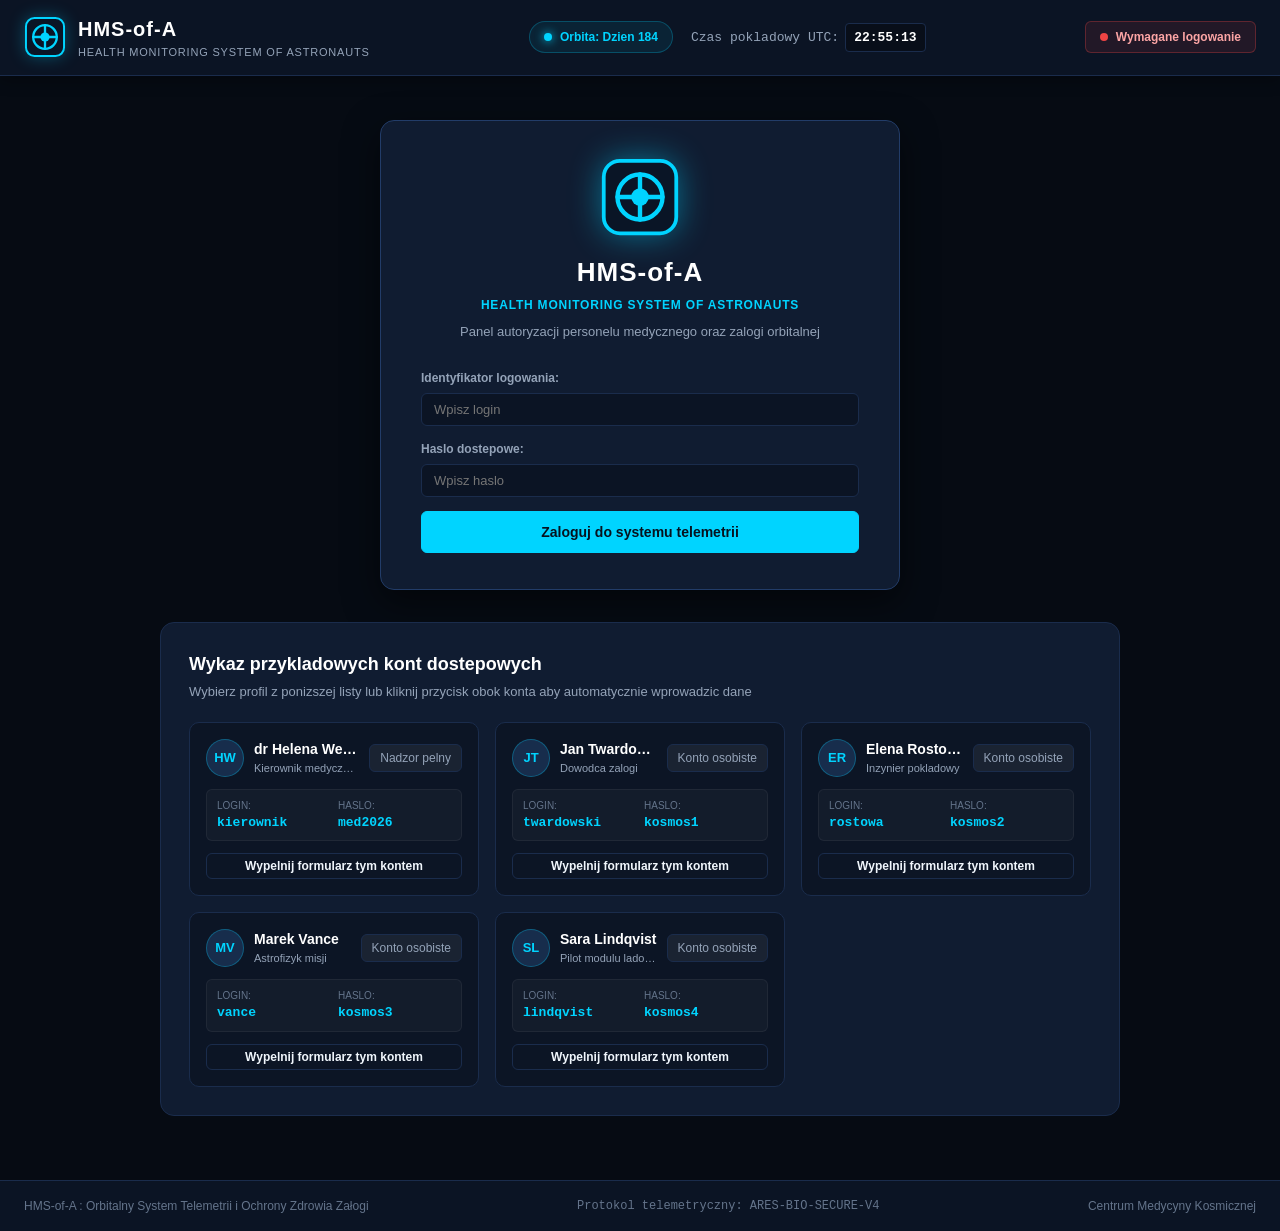
==== index.html @ d15e14f9 "Pierwsza wersja webowa" ====
<!DOCTYPE html>
<html lang="pl">
<head>
  <meta charset="UTF-8">
  <meta name="viewport" content="width=device-width, initial-scale=1.0">
  <title>HMS-of-A : System Danych Medycznych Astronautow</title>
  <link rel="icon" type="image/svg+xml" href="assets/favicon.svg">
  <link rel="alternate icon" type="image/png" href="assets/favicon.png">
  <link rel="stylesheet" href="css/style.css">
</head>
<body>

  <!-- Naglowek aplikacji i selektor konta uzytkownika -->
  <header id="app-header" class="app-header"></header>

  <!-- Glowna przestrzen robocza -->
  <main id="app-main" class="app-main"></main>

  <!-- Stopka systemowa -->
  <footer class="app-footer">
    <div class="footer-inner">
      <div>HMS-of-A : Orbitalny System Telemetrii i Ochrony Zdrowia Załogi</div>
      <div class="footer-version">Protokol telemetryczny: ARES-BIO-SECURE-V4</div>
      <div>Centrum Medycyny Kosmicznej</div>
    </div>
  </footer>

  <!-- Ladowanie modulow skryptowych -->
  <script src="js/data.js"></script>
  <script src="js/charts.js"></script>
  <script src="js/app.js"></script>
</body>
</html>
---- css/style.css ----
/* Glowny arkusz stylow dla HMS-of-A */
/* Health Monitoring System of Astronauts */
/* Zero emotek, zero nawiasow w tekstach, zero dlugich myslnikow */

:root {
  --bg-deep: #060b13;
  --bg-surface: #0b1424;
  --bg-card: #101c31;
  --bg-card-hover: #15243e;
  --border-color: #1a2c4c;
  --border-highlight: #223c68;
  
  --primary-cyan: #00d4ff;
  --primary-cyan-soft: rgba(0, 212, 255, 0.12);
  --success-green: #10b981;
  --success-green-soft: rgba(16, 185, 129, 0.12);
  --warning-amber: #f59e0b;
  --warning-amber-soft: rgba(245, 158, 11, 0.12);
  --danger-red: #ef4444;
  --danger-red-soft: rgba(239, 68, 68, 0.12);
  
  --text-primary: #f0f6fc;
  --text-secondary: #94a3b8;
  --text-muted: #64748b;
  
  --font-family: -apple-system, BlinkMacSystemFont, "Segoe UI", Roboto, "Helvetica Neue", Arial, sans-serif;
  --font-mono: "SFMono-Regular", Consolas, "Liberation Mono", Menlo, Courier, monospace;
  
  --radius-sm: 6px;
  --radius-md: 10px;
  --radius-lg: 14px;
  
  --shadow-card: 0 4px 20px rgba(0, 0, 0, 0.4);
}

* {
  box-sizing: border-box;
  margin: 0;
  padding: 0;
}

body {
  background-color: var(--bg-deep);
  color: var(--text-primary);
  font-family: var(--font-family);
  font-size: 15px;
  line-height: 1.5;
  min-height: 100vh;
  display: flex;
  flex-direction: column;
  -webkit-font-smoothing: antialiased;
}

/* NAGLOWEK */
.app-header {
  background: var(--bg-surface);
  border-bottom: 1px solid var(--border-color);
  position: sticky;
  top: 0;
  z-index: 100;
  box-shadow: 0 4px 15px rgba(0, 0, 0, 0.3);
}

.header-inner {
  max-width: 1440px;
  margin: 0 auto;
  padding: 14px 24px;
  display: flex;
  align-items: center;
  justify-content: space-between;
  gap: 20px;
}

.brand-group {
  display: flex;
  align-items: center;
  gap: 12px;
}

.logo-box {
  display: flex;
  align-items: center;
  justify-content: center;
  width: 42px;
  height: 42px;
  filter: drop-shadow(0 0 8px rgba(0, 212, 255, 0.3));
}

.brand-logo-img {
  width: 100%;
  height: 100%;
  object-fit: contain;
  display: block;
}

.brand-title {
  display: block;
  font-size: 20px;
  font-weight: 800;
  letter-spacing: 1px;
  color: #ffffff;
}

.brand-subtitle {
  display: block;
  font-size: 11px;
  color: var(--text-secondary);
  text-transform: uppercase;
  letter-spacing: 0.8px;
}

.header-center {
  display: flex;
  align-items: center;
  gap: 18px;
}

.badge-status {
  display: inline-flex;
  align-items: center;
  gap: 8px;
  padding: 6px 14px;
  background: rgba(0, 212, 255, 0.08);
  border: 1px solid rgba(0, 212, 255, 0.25);
  border-radius: 20px;
  font-size: 12px;
  font-weight: 600;
  color: var(--primary-cyan);
}

.pulse-dot {
  width: 8px;
  height: 8px;
  background: var(--primary-cyan);
  border-radius: 50%;
  box-shadow: 0 0 10px var(--primary-cyan);
  animation: pulseAnim 2s infinite ease-in-out;
}

@keyframes pulseAnim {
  0% { transform: scale(0.9); opacity: 0.7; }
  50% { transform: scale(1.3); opacity: 1; }
  100% { transform: scale(0.9); opacity: 0.7; }
}

.mission-clock {
  font-family: var(--font-mono);
  font-size: 13px;
  color: var(--text-secondary);
  display: flex;
  align-items: center;
  gap: 6px;
}

.clock-time {
  color: #ffffff;
  font-weight: 700;
  background: rgba(0,0,0,0.3);
  padding: 4px 8px;
  border-radius: 4px;
  border: 1px solid var(--border-color);
}

.header-right-action {
  display: flex;
  align-items: center;
}

.user-profile-badge {
  display: flex;
  align-items: center;
  gap: 12px;
  background: var(--bg-card);
  padding: 6px 14px;
  border-radius: var(--radius-md);
  border: 1px solid var(--border-color);
}

.auth-status-chip {
  display: flex;
  align-items: center;
  gap: 8px;
  background: rgba(239, 68, 68, 0.1);
  border: 1px solid rgba(239, 68, 68, 0.3);
  color: #fca5a5;
  padding: 6px 14px;
  border-radius: var(--radius-sm);
  font-size: 12px;
  font-weight: 600;
}

.auth-dot-off {
  width: 8px;
  height: 8px;
  background: var(--danger-red);
  border-radius: 50%;
  display: inline-block;
}

.user-avatar-tag {
  width: 36px;
  height: 36px;
  border-radius: 50%;
  background: #1e3a5f;
  color: var(--primary-cyan);
  font-weight: 700;
  font-size: 13px;
  display: flex;
  align-items: center;
  justify-content: center;
  border: 1px solid rgba(0, 212, 255, 0.4);
}

.user-meta {
  text-align: left;
}

.user-name {
  font-size: 13px;
  font-weight: 600;
  color: #ffffff;
}

.user-role-badge {
  font-size: 11px;
  font-weight: 500;
  color: var(--text-secondary);
}

.badge-commander {
  color: #38bdf8;
}

.badge-astro {
  color: #34d399;
}

/* NAWIGACJA ZAKLADEK */
.main-nav {
  max-width: 1440px;
  margin: 0 auto;
  padding: 0 24px;
  display: flex;
  gap: 6px;
  border-top: 1px solid rgba(255, 255, 255, 0.05);
  overflow-x: auto;
}

.nav-tab {
  background: transparent;
  border: none;
  color: var(--text-secondary);
  font-family: inherit;
  font-size: 13px;
  font-weight: 600;
  padding: 12px 18px;
  cursor: pointer;
  border-bottom: 2px solid transparent;
  transition: all 0.2s ease;
  white-space: nowrap;
}

.nav-tab:hover {
  color: #ffffff;
  background: rgba(255, 255, 255, 0.02);
}

.nav-tab.active {
  color: var(--primary-cyan);
  border-bottom-color: var(--primary-cyan);
  background: rgba(0, 212, 255, 0.04);
}

/* OBSZAR GLOWNY */
.app-main {
  max-width: 1440px;
  margin: 0 auto;
  padding: 24px;
  width: 100%;
  flex: 1;
}

/* NAGLOWEK WIDOKU */
.view-header {
  display: flex;
  align-items: flex-start;
  justify-content: space-between;
  margin-bottom: 24px;
  gap: 16px;
  flex-wrap: wrap;
}

.view-title {
  font-size: 24px;
  font-weight: 700;
  color: #ffffff;
  margin-bottom: 4px;
}

.view-subtitle {
  font-size: 14px;
  color: var(--text-secondary);
}

.role-indicator-badge {
  background: var(--primary-cyan-soft);
  color: var(--primary-cyan);
  border: 1px solid rgba(0, 212, 255, 0.3);
  padding: 6px 14px;
  border-radius: var(--radius-sm);
  font-size: 12px;
  font-weight: 600;
}

.badge-tag {
  background: rgba(255, 255, 255, 0.06);
  color: var(--text-secondary);
  border: 1px solid var(--border-color);
  padding: 4px 10px;
  border-radius: var(--radius-sm);
  font-size: 12px;
  font-weight: 500;
}

/* BANERY INFORMACYJNE I ALARMY */
.alert-banner-box {
  display: flex;
  align-items: center;
  gap: 14px;
  padding: 14px 18px;
  border-radius: var(--radius-md);
  margin-bottom: 24px;
}

.banner-info {
  background: rgba(0, 212, 255, 0.08);
  border: 1px solid rgba(0, 212, 255, 0.3);
  color: #bceaff;
}

.banner-critical {
  background: rgba(239, 68, 68, 0.12);
  border: 1px solid rgba(239, 68, 68, 0.4);
  color: #fecaca;
}

.alert-icon-wrap {
  flex-shrink: 0;
  display: flex;
  align-items: center;
  justify-content: center;
}

.alert-text-wrap {
  font-size: 14px;
  line-height: 1.4;
}

.alert-text-wrap strong {
  margin-right: 6px;
  color: #ffffff;
}

/* STATYSTYKI ZESPOLOWE - KAFLOWE */
.stats-overview-grid {
  display: grid;
  grid-template-columns: repeat(auto-fit, minmax(220px, 1fr));
  gap: 16px;
  margin-bottom: 24px;
}

.stat-box {
  background: var(--bg-card);
  border: 1px solid var(--border-color);
  border-radius: var(--radius-md);
  padding: 18px;
  display: flex;
  flex-direction: column;
}

.stat-number {
  font-family: var(--font-mono);
  font-size: 32px;
  font-weight: 800;
  color: #ffffff;
  line-height: 1;
  margin-bottom: 6px;
}

.stat-title {
  font-size: 13px;
  font-weight: 600;
  color: var(--text-primary);
  margin-bottom: 2px;
}

.stat-sub {
  font-size: 11px;
  color: var(--text-muted);
}

.color-success { color: var(--success-green); }
.color-warning { color: var(--warning-amber); }
.color-critical { color: var(--danger-red); }

/* UKLAD PODZIALU DASHBOARD */
.dashboard-split-layout {
  display: grid;
  grid-template-columns: 2fr 1fr;
  gap: 24px;
  align-items: start;
}

@media (max-width: 1024px) {
  .dashboard-split-layout {
    grid-template-columns: 1fr;
  }
}

.split-column-main {
  display: flex;
  flex-direction: column;
  gap: 24px;
}

.split-column-side {
  display: flex;
  flex-direction: column;
  gap: 24px;
}

.section-title-bar {
  display: flex;
  align-items: center;
  justify-content: space-between;
  margin-bottom: 14px;
}

.section-title-bar h2, .section-title-bar h3 {
  font-size: 18px;
  font-weight: 700;
  color: #ffffff;
}

/* KARTY ASTRONAUTOW - WIDOK KIEROWNIKA */
.astronauts-grid {
  display: grid;
  grid-template-columns: repeat(auto-fit, minmax(320px, 1fr));
  gap: 18px;
}

.astro-summary-card {
  background: var(--bg-card);
  border: 1px solid var(--border-color);
  border-radius: var(--radius-md);
  padding: 18px;
  transition: transform 0.2s ease, border-color 0.2s ease;
  display: flex;
  flex-direction: column;
}

.astro-summary-card:hover {
  border-color: var(--border-highlight);
  transform: translateY(-2px);
}

.card-normal {
  border-left: 4px solid var(--success-green);
}

.card-warning {
  border-left: 4px solid var(--warning-amber);
}

.card-critical {
  border-left: 4px solid var(--danger-red);
}

.card-head {
  display: flex;
  align-items: center;
  gap: 12px;
  margin-bottom: 12px;
}

.astro-avatar-box {
  width: 44px;
  height: 44px;
  border-radius: var(--radius-sm);
  background: #182844;
  color: var(--primary-cyan);
  font-weight: 700;
  font-size: 15px;
  display: flex;
  align-items: center;
  justify-content: center;
  border: 1px solid rgba(0, 212, 255, 0.3);
  flex-shrink: 0;
}

.astro-head-info {
  flex: 1;
}

.astro-card-name {
  font-size: 16px;
  font-weight: 700;
  color: #ffffff;
}

.astro-card-role {
  font-size: 12px;
  color: var(--text-secondary);
}

.astro-card-desc {
  font-size: 12px;
  color: #cbd5e1;
  background: rgba(0, 0, 0, 0.25);
  padding: 8px 10px;
  border-radius: var(--radius-sm);
  margin-bottom: 14px;
  line-height: 1.4;
}

.metrics-grid {
  display: grid;
  grid-template-columns: 1fr 1fr;
  gap: 10px;
  background: rgba(0, 0, 0, 0.15);
  padding: 12px;
  border-radius: var(--radius-sm);
  margin-bottom: 16px;
}

.metric-item {
  display: flex;
  flex-direction: column;
}

.m-label {
  font-size: 11px;
  color: var(--text-muted);
}

.m-val {
  font-size: 13px;
  font-weight: 700;
  color: #ffffff;
  font-family: var(--font-mono);
}

.card-actions {
  display: flex;
  gap: 10px;
  margin-top: auto;
}

/* STATUS PILLS */
.status-pill {
  display: inline-block;
  padding: 3px 8px;
  border-radius: 4px;
  font-size: 11px;
  font-weight: 700;
  text-transform: uppercase;
  letter-spacing: 0.5px;
}

.badge-normal {
  background: var(--success-green-soft);
  color: var(--success-green);
  border: 1px solid rgba(16, 185, 129, 0.3);
}

.badge-warning {
  background: var(--warning-amber-soft);
  color: var(--warning-amber);
  border: 1px solid rgba(245, 158, 11, 0.3);
}

.badge-critical {
  background: var(--danger-red-soft);
  color: var(--danger-red);
  border: 1px solid rgba(239, 68, 68, 0.4);
}

/* PRZYCISKI */
.btn {
  display: inline-flex;
  align-items: center;
  justify-content: center;
  padding: 8px 16px;
  border-radius: var(--radius-sm);
  font-family: inherit;
  font-size: 13px;
  font-weight: 600;
  cursor: pointer;
  transition: all 0.2s ease;
  border: 1px solid transparent;
  outline: none;
  text-decoration: none;
}

.btn-primary {
  background: var(--primary-cyan);
  color: #06121f;
  border-color: var(--primary-cyan);
}

.btn-primary:hover {
  background: #33ddff;
}

.btn-outline {
  background: transparent;
  color: var(--text-primary);
  border-color: var(--border-color);
}

.btn-outline:hover {
  background: rgba(255, 255, 255, 0.05);
  border-color: var(--border-highlight);
}

.btn-danger {
  background: var(--danger-red);
  color: #ffffff;
  border-color: var(--danger-red);
}

.btn-danger:hover {
  background: #dc2626;
}

.btn-sm {
  padding: 5px 10px;
  font-size: 12px;
}

.btn-block {
  width: 100%;
}

.mt-2 { margin-top: 8px; }
.mb-4 { margin-bottom: 24px; }

/* PANELE BOCZNE */
.side-panel-card {
  background: var(--bg-card);
  border: 1px solid var(--border-color);
  border-radius: var(--radius-md);
  padding: 18px;
}

.side-panel-card h3 {
  font-size: 16px;
  font-weight: 700;
  color: #ffffff;
  margin-bottom: 12px;
}

.panel-intro-text {
  font-size: 12px;
  color: var(--text-secondary);
  margin-bottom: 16px;
}

.crew-aggregate-list {
  display: flex;
  flex-direction: column;
  gap: 10px;
  margin-bottom: 18px;
  background: rgba(0, 0, 0, 0.2);
  padding: 12px;
  border-radius: var(--radius-sm);
}

.agg-row {
  display: flex;
  justify-content: space-between;
  font-size: 12px;
}

.agg-name {
  color: var(--text-secondary);
}

.agg-val {
  font-weight: 700;
  font-family: var(--font-mono);
  color: #ffffff;
}

.crew-chart-box {
  margin-top: 14px;
}

.chart-header-row {
  display: flex;
  justify-content: space-between;
  align-items: center;
  margin-bottom: 6px;
}

.chart-header-row h4 {
  font-size: 12px;
  color: var(--text-secondary);
  font-weight: 600;
}

.unit-tag {
  font-size: 11px;
  color: var(--text-muted);
}

.mini-chart-container {
  width: 100%;
  height: 140px;
}

/* WIDOK POJEDYNCZEGO ASTRONAUTY */
.personal-summary-banner {
  background: var(--bg-card);
  border: 1px solid var(--border-color);
  border-radius: var(--radius-md);
  padding: 20px;
  display: flex;
  justify-content: space-between;
  gap: 20px;
  margin-bottom: 24px;
  flex-wrap: wrap;
}

.personal-info-block {
  display: flex;
  align-items: center;
  gap: 16px;
}

.avatar-large {
  width: 60px;
  height: 60px;
  border-radius: var(--radius-md);
  background: #1a2f4c;
  color: var(--primary-cyan);
  font-size: 22px;
  font-weight: 800;
  display: flex;
  align-items: center;
  justify-content: center;
  border: 2px solid rgba(0, 212, 255, 0.4);
}

.personal-name {
  font-size: 20px;
  font-weight: 700;
  color: #ffffff;
}

.personal-role {
  font-size: 13px;
  color: var(--primary-cyan);
  font-weight: 600;
  margin-bottom: 4px;
}

.personal-details {
  font-size: 12px;
  color: var(--text-secondary);
}

.personal-status-desc {
  max-width: 480px;
  background: rgba(0, 0, 0, 0.25);
  padding: 12px 16px;
  border-radius: var(--radius-sm);
  border-left: 3px solid var(--primary-cyan);
}

.desc-heading {
  font-size: 11px;
  font-weight: 700;
  text-transform: uppercase;
  color: var(--primary-cyan);
  margin-bottom: 4px;
}

.desc-content {
  font-size: 12px;
  color: #e2e8f0;
  line-height: 1.4;
}

/* SIATKA KART PARAMETROW ZDROWOTNYCH */
.vitals-cards-grid {
  display: grid;
  grid-template-columns: repeat(auto-fill, minmax(210px, 1fr));
  gap: 14px;
  margin-bottom: 24px;
}

.vital-card {
  background: var(--bg-card);
  border: 1px solid var(--border-color);
  border-radius: var(--radius-md);
  padding: 14px;
  display: flex;
  flex-direction: column;
}

.vital-top {
  display: flex;
  justify-content: space-between;
  align-items: center;
  margin-bottom: 8px;
}

.vital-title {
  font-size: 12px;
  color: var(--text-secondary);
  font-weight: 500;
}

.vital-tag {
  font-size: 10px;
  padding: 2px 6px;
  background: rgba(255, 255, 255, 0.05);
  border-radius: 3px;
  color: var(--text-muted);
}

.vital-value-row {
  display: flex;
  align-items: baseline;
  gap: 6px;
  margin-bottom: 6px;
}

.vital-val {
  font-family: var(--font-mono);
  font-size: 24px;
  font-weight: 800;
  color: #ffffff;
}

.vital-unit {
  font-size: 12px;
  color: var(--primary-cyan);
  font-weight: 600;
}

.vital-norm {
  font-size: 11px;
  color: var(--text-muted);
  margin-top: auto;
}

/* WYKRESY */
.chart-container-card {
  background: var(--bg-card);
  border: 1px solid var(--border-color);
  border-radius: var(--radius-md);
  padding: 20px;
}

.chart-header-controls {
  display: flex;
  justify-content: space-between;
  align-items: flex-start;
  gap: 16px;
  margin-bottom: 16px;
  flex-wrap: wrap;
}

.chart-title {
  font-size: 16px;
  font-weight: 700;
  color: #ffffff;
}

.chart-sub {
  font-size: 12px;
  color: var(--text-secondary);
}

.metric-switch-buttons {
  display: flex;
  gap: 6px;
  flex-wrap: wrap;
}

.btn-metric-toggle {
  background: rgba(255, 255, 255, 0.04);
  border: 1px solid var(--border-color);
  color: var(--text-secondary);
  font-size: 12px;
  font-weight: 600;
  padding: 5px 10px;
  border-radius: var(--radius-sm);
  cursor: pointer;
  transition: all 0.2s ease;
}

.btn-metric-toggle:hover {
  color: #ffffff;
  border-color: var(--border-highlight);
}

.btn-metric-toggle.active {
  background: var(--primary-cyan-soft);
  color: var(--primary-cyan);
  border-color: var(--primary-cyan);
}

.main-chart-wrapper {
  width: 100%;
  height: 240px;
}

.telemetry-svg {
  width: 100%;
  height: 100%;
  overflow: visible;
}

/* WSKAZNIKI RADIALNE */
.radial-gauges-row {
  display: grid;
  grid-template-columns: repeat(auto-fit, minmax(160px, 1fr));
  gap: 16px;
  margin-bottom: 24px;
}

.gauge-card {
  background: var(--bg-card);
  border: 1px solid var(--border-color);
  border-radius: var(--radius-md);
  padding: 16px;
  display: flex;
  flex-direction: column;
  align-items: center;
  justify-content: center;
  text-align: center;
}

.radial-gauge-svg {
  margin-bottom: 8px;
}

.radial-label {
  font-size: 12px;
  font-weight: 600;
  color: var(--text-secondary);
}

/* SEKCJA ZALECEN I KART */
.card-section {
  background: var(--bg-card);
  border: 1px solid var(--border-color);
  border-radius: var(--radius-md);
  padding: 20px;
}

.orders-list {
  display: flex;
  flex-direction: column;
  gap: 12px;
}

.order-item-card {
  background: rgba(0, 0, 0, 0.2);
  border: 1px solid var(--border-color);
  border-radius: var(--radius-sm);
  padding: 14px;
}

.order-meta-row {
  display: flex;
  align-items: center;
  gap: 12px;
  margin-bottom: 8px;
  font-size: 12px;
}

.order-author {
  font-weight: 700;
  color: #ffffff;
}

.order-date {
  color: var(--text-muted);
  font-family: var(--font-mono);
}

.order-body {
  font-size: 13px;
  color: #cbd5e1;
  line-height: 1.4;
}

/* FORMULARZE */
.form-vertical {
  display: flex;
  flex-direction: column;
  gap: 14px;
}

.form-group {
  display: flex;
  flex-direction: column;
  gap: 6px;
}

.form-label {
  font-size: 12px;
  color: var(--text-secondary);
  font-weight: 600;
}

.form-input, .form-textarea {
  background: var(--bg-surface);
  border: 1px solid var(--border-color);
  border-radius: var(--radius-sm);
  padding: 8px 12px;
  color: #ffffff;
  font-family: inherit;
  font-size: 13px;
  outline: none;
}

.form-input:focus, .form-textarea:focus {
  border-color: var(--primary-cyan);
}

.checkbox-group {
  margin-bottom: 6px;
}

.custom-checkbox {
  display: flex;
  align-items: center;
  gap: 10px;
  cursor: pointer;
  font-size: 13px;
  color: #cbd5e1;
}

.custom-checkbox input {
  width: 18px;
  height: 18px;
  accent-color: var(--primary-cyan);
}

.feedback-msg {
  display: none;
  margin-top: 12px;
  padding: 10px;
  background: var(--success-green-soft);
  border: 1px solid rgba(16, 185, 129, 0.4);
  color: #a7f3d0;
  font-size: 12px;
  border-radius: var(--radius-sm);
}

/* ZAKLADKA WYBORU ASTRONAUTY PRZEZ KIEROWNIKA */
.astronaut-tab-row {
  display: flex;
  gap: 10px;
  margin-bottom: 20px;
  overflow-x: auto;
  padding-bottom: 6px;
}

.astro-tab-btn {
  background: var(--bg-card);
  border: 1px solid var(--border-color);
  border-radius: var(--radius-md);
  padding: 10px 16px;
  display: flex;
  align-items: center;
  gap: 10px;
  cursor: pointer;
  color: var(--text-primary);
  transition: all 0.2s ease;
  white-space: nowrap;
}

.astro-tab-btn:hover {
  border-color: var(--border-highlight);
}

.astro-tab-btn.active {
  border-color: var(--primary-cyan);
  background: rgba(0, 212, 255, 0.06);
}

.tab-avatar {
  width: 28px;
  height: 28px;
  border-radius: 50%;
  background: #182844;
  color: var(--primary-cyan);
  font-size: 11px;
  font-weight: 700;
  display: flex;
  align-items: center;
  justify-content: center;
}

.tab-name {
  font-size: 13px;
  font-weight: 600;
}

/* KARTA BOHATERA SZCZEGOLOW */
.detail-hero-card {
  background: var(--bg-card);
  border: 1px solid var(--border-color);
  border-radius: var(--radius-md);
  padding: 24px;
  display: flex;
  justify-content: space-between;
  gap: 20px;
  margin-bottom: 24px;
  flex-wrap: wrap;
}

.detail-hero-left {
  display: flex;
  align-items: center;
  gap: 20px;
}

.hero-avatar {
  width: 70px;
  height: 70px;
  border-radius: var(--radius-md);
  background: #182844;
  color: var(--primary-cyan);
  font-size: 26px;
  font-weight: 800;
  display: flex;
  align-items: center;
  justify-content: center;
  border: 2px solid rgba(0, 212, 255, 0.4);
}

.hero-name {
  font-size: 22px;
  font-weight: 700;
  color: #ffffff;
}

.hero-role {
  font-size: 13px;
  color: var(--primary-cyan);
  margin-bottom: 8px;
}

.hero-meta-chips {
  display: flex;
  gap: 8px;
  flex-wrap: wrap;
}

.chip {
  background: rgba(255, 255, 255, 0.05);
  border: 1px solid var(--border-color);
  padding: 4px 10px;
  border-radius: var(--radius-sm);
  font-size: 12px;
  color: var(--text-secondary);
}

.status-panel-box {
  background: rgba(0, 0, 0, 0.25);
  padding: 16px;
  border-radius: var(--radius-sm);
  min-width: 260px;
}

.status-label-heading {
  display: block;
  font-size: 11px;
  color: var(--text-muted);
  text-transform: uppercase;
  margin-bottom: 6px;
}

.status-panel-note {
  font-size: 12px;
  color: #cbd5e1;
  margin-top: 8px;
  line-height: 1.4;
}

/* INSTRUKCJE I PROFILAKTYKA */
.filter-bar-card {
  background: var(--bg-card);
  border: 1px solid var(--border-color);
  border-radius: var(--radius-md);
  padding: 16px;
  margin-bottom: 24px;
  display: flex;
  flex-direction: column;
  gap: 12px;
}

.search-box-wrap {
  width: 100%;
}

.search-input {
  width: 100%;
  background: var(--bg-surface);
  border: 1px solid var(--border-color);
  border-radius: var(--radius-sm);
  padding: 10px 14px;
  color: #ffffff;
  font-size: 14px;
  outline: none;
}

.search-input:focus {
  border-color: var(--primary-cyan);
}

.categories-row {
  display: flex;
  gap: 8px;
  flex-wrap: wrap;
}

.filter-pill {
  background: rgba(255, 255, 255, 0.04);
  border: 1px solid var(--border-color);
  color: var(--text-secondary);
  font-size: 12px;
  font-weight: 600;
  padding: 6px 12px;
  border-radius: 20px;
  cursor: pointer;
  transition: all 0.2s ease;
}

.filter-pill:hover {
  color: #ffffff;
  border-color: var(--border-highlight);
}

.filter-pill.active {
  background: var(--primary-cyan);
  color: #06121f;
  border-color: var(--primary-cyan);
}

.instructions-grid {
  display: grid;
  grid-template-columns: repeat(auto-fit, minmax(360px, 1fr));
  gap: 20px;
}

.instruction-card {
  background: var(--bg-card);
  border: 1px solid var(--border-color);
  border-radius: var(--radius-md);
  padding: 20px;
  display: flex;
  flex-direction: column;
}

.inst-card-top {
  display: flex;
  justify-content: space-between;
  align-items: center;
  gap: 10px;
  margin-bottom: 12px;
}

.inst-category-chip {
  font-size: 11px;
  font-weight: 700;
  text-transform: uppercase;
  color: var(--primary-cyan);
}

.inst-title {
  font-size: 17px;
  font-weight: 700;
  color: #ffffff;
  margin-bottom: 14px;
}

.inst-body-block {
  margin-bottom: 14px;
}

.inst-block-heading {
  font-size: 12px;
  text-transform: uppercase;
  color: var(--text-muted);
  margin-bottom: 8px;
}

.instruction-steps-list {
  padding-left: 20px;
  display: flex;
  flex-direction: column;
  gap: 8px;
}

.instruction-step-item {
  font-size: 13px;
  color: #cbd5e1;
  line-height: 1.4;
}

.inst-rationale-box {
  background: rgba(0, 0, 0, 0.2);
  border-left: 3px solid var(--warning-amber);
  padding: 10px 12px;
  border-radius: 4px;
  margin-bottom: 16px;
}

.rationale-heading {
  font-size: 11px;
  font-weight: 700;
  color: var(--warning-amber);
  margin-bottom: 4px;
}

.rationale-text {
  font-size: 12px;
  color: #94a3b8;
  line-height: 1.4;
}

.inst-footer {
  display: flex;
  align-items: center;
  justify-content: space-between;
  margin-top: auto;
  padding-top: 14px;
  border-top: 1px solid rgba(255, 255, 255, 0.05);
}

.inst-code {
  font-size: 11px;
  color: var(--text-muted);
  font-family: var(--font-mono);
}

/* MODUL MOTYWACJI */
.mission-progress-banner {
  background: linear-gradient(135deg, #10233f, #0d1726);
  border: 1px solid rgba(0, 212, 255, 0.3);
  border-radius: var(--radius-md);
  padding: 24px;
  display: flex;
  justify-content: space-between;
  gap: 24px;
  margin-bottom: 24px;
  flex-wrap: wrap;
}

.progress-info-col {
  flex: 1;
  min-width: 280px;
}

.banner-sub-label {
  font-size: 11px;
  text-transform: uppercase;
  letter-spacing: 0.8px;
  color: var(--primary-cyan);
}

.banner-main-title {
  font-size: 22px;
  font-weight: 800;
  color: #ffffff;
  margin: 4px 0 14px 0;
}

.progress-bar-track {
  width: 100%;
  height: 12px;
  background: rgba(0, 0, 0, 0.4);
  border-radius: 6px;
  overflow: hidden;
  border: 1px solid var(--border-color);
  margin-bottom: 8px;
}

.progress-bar-fill {
  height: 100%;
  background: linear-gradient(90deg, #00d4ff, #10b981);
  border-radius: 6px;
  transition: width 0.5s ease;
}

.progress-labels-row {
  display: flex;
  justify-content: space-between;
  font-size: 12px;
  color: var(--text-secondary);
}

.safe-days-col {
  background: rgba(0, 0, 0, 0.25);
  padding: 16px 24px;
  border-radius: var(--radius-md);
  border: 1px solid var(--border-color);
  display: flex;
  flex-direction: column;
  align-items: center;
  justify-content: center;
  text-align: center;
}

.safe-days-count {
  font-size: 40px;
  font-weight: 900;
  color: var(--success-green);
  font-family: var(--font-mono);
  line-height: 1;
  margin-bottom: 4px;
}

.safe-days-title {
  font-size: 13px;
  font-weight: 700;
  color: #ffffff;
}

.safe-days-sub {
  font-size: 11px;
  color: var(--text-muted);
}

.milestones-list {
  display: flex;
  flex-direction: column;
  gap: 12px;
}

.milestone-item {
  display: flex;
  gap: 14px;
  padding: 14px;
  background: rgba(0, 0, 0, 0.2);
  border: 1px solid var(--border-color);
  border-radius: var(--radius-sm);
}

.milestone-icon-wrap {
  flex-shrink: 0;
  margin-top: 2px;
}

.milestone-content {
  flex: 1;
}

.milestone-title-row {
  display: flex;
  justify-content: space-between;
  margin-bottom: 4px;
}

.milestone-title {
  font-size: 14px;
  font-weight: 700;
  color: #ffffff;
}

.milestone-date {
  font-size: 11px;
  color: var(--text-muted);
}

.milestone-desc {
  font-size: 12px;
  color: var(--text-secondary);
  line-height: 1.4;
}

.quotes-grid {
  display: grid;
  grid-template-columns: repeat(auto-fit, minmax(280px, 1fr));
  gap: 14px;
}

.quote-card {
  background: rgba(0, 0, 0, 0.2);
  border-left: 3px solid var(--primary-cyan);
  padding: 14px;
  border-radius: var(--radius-sm);
}

.quote-text {
  font-size: 13px;
  font-style: italic;
  color: #e2e8f0;
  line-height: 1.5;
  margin-bottom: 10px;
}

.quote-author {
  font-size: 11px;
  font-weight: 700;
  color: var(--primary-cyan);
}

/* ANIMACJA CWICZEN ODDECHOWYCH */
.breathing-display-box {
  display: flex;
  flex-direction: column;
  align-items: center;
  justify-content: center;
  padding: 20px 0;
}

.breathing-circle-outer {
  width: 140px;
  height: 140px;
  border-radius: 50%;
  border: 3px solid rgba(0, 212, 255, 0.3);
  display: flex;
  align-items: center;
  justify-content: center;
  position: relative;
  transition: all 4s ease-in-out;
  margin-bottom: 16px;
}

.breath-expand {
  transform: scale(1.25);
  border-color: #00d4ff;
  box-shadow: 0 0 25px rgba(0, 212, 255, 0.4);
}

.breath-hold {
  transform: scale(1.25);
  border-color: #10b981;
  box-shadow: 0 0 25px rgba(16, 185, 129, 0.4);
}

.breath-contract {
  transform: scale(0.9);
  border-color: #88a0b8;
  box-shadow: none;
}

.breathing-circle-inner {
  text-align: center;
}

.breath-phase-name {
  font-size: 12px;
  font-weight: 700;
  color: var(--primary-cyan);
  text-transform: uppercase;
}

.breath-countdown {
  font-size: 32px;
  font-weight: 800;
  font-family: var(--font-mono);
  color: #ffffff;
}

.breath-instruction {
  font-size: 12px;
  color: var(--text-secondary);
  text-align: center;
  min-height: 36px;
  line-height: 1.4;
}

.daily-tip-box {
  background: rgba(0, 0, 0, 0.2);
  border: 1px solid var(--border-color);
  padding: 14px;
  border-radius: var(--radius-sm);
}

.tip-text {
  font-size: 13px;
  color: #e2e8f0;
  line-height: 1.4;
}

/* TABELE DANYCH */
.table-responsive {
  width: 100%;
  overflow-x: auto;
}

.data-table {
  width: 100%;
  border-collapse: collapse;
  font-size: 13px;
}

.data-table th {
  background: rgba(0, 0, 0, 0.3);
  color: var(--text-secondary);
  font-weight: 600;
  padding: 10px 14px;
  text-align: left;
  border-bottom: 1px solid var(--border-color);
}

.data-table td {
  padding: 12px 14px;
  border-bottom: 1px solid rgba(255, 255, 255, 0.05);
  color: #cbd5e1;
}

.data-table tr:hover td {
  background: rgba(255, 255, 255, 0.02);
}

.mono-date {
  font-family: var(--font-mono);
  font-size: 12px;
  color: var(--text-muted);
}

.task-badge {
  display: inline-block;
  padding: 2px 8px;
  border-radius: 4px;
  font-size: 11px;
  font-weight: 600;
}

.task-done {
  background: var(--success-green-soft);
  color: var(--success-green);
}

.task-missed {
  background: rgba(255, 255, 255, 0.05);
  color: var(--text-muted);
}

.daily-check-row {
  display: flex;
  flex-direction: column;
  gap: 4px;
  padding: 10px 0;
  border-bottom: 1px solid rgba(255, 255, 255, 0.05);
}

.dc-date {
  font-size: 11px;
  font-family: var(--font-mono);
  color: var(--text-muted);
}

.dc-tasks {
  display: flex;
  gap: 6px;
}

.dc-wellbeing {
  font-size: 12px;
  color: #e2e8f0;
}

/* MODAL */
.modal-backdrop {
  position: fixed;
  top: 0;
  left: 0;
  right: 0;
  bottom: 0;
  background: rgba(4, 8, 16, 0.85);
  backdrop-filter: blur(4px);
  display: flex;
  align-items: center;
  justify-content: center;
  z-index: 1000;
  padding: 20px;
}

.modal-dialog {
  background: var(--bg-card);
  border: 1px solid var(--border-highlight);
  border-radius: var(--radius-lg);
  width: 100%;
  max-width: 520px;
  box-shadow: 0 10px 30px rgba(0, 0, 0, 0.6);
  overflow: hidden;
}

.modal-header {
  display: flex;
  justify-content: space-between;
  align-items: center;
  padding: 18px 24px;
  background: var(--bg-surface);
  border-bottom: 1px solid var(--border-color);
}

.modal-title {
  font-size: 17px;
  font-weight: 700;
  color: #ffffff;
}

.modal-close-btn {
  background: transparent;
  border: none;
  font-size: 24px;
  color: var(--text-secondary);
  cursor: pointer;
}

.modal-close-btn:hover {
  color: #ffffff;
}

.modal-body {
  padding: 24px;
}

.modal-patient-info {
  background: rgba(0, 0, 0, 0.2);
  padding: 10px 14px;
  border-radius: var(--radius-sm);
  margin-bottom: 16px;
  font-size: 13px;
  display: flex;
  gap: 8px;
  align-items: center;
}

.patient-label {
  color: var(--text-muted);
}

.patient-role {
  color: var(--primary-cyan);
  font-size: 12px;
}

.modal-actions {
  display: flex;
  justify-content: flex-end;
  gap: 10px;
  margin-top: 18px;
}

/* STOPKA */
.app-footer {
  background: var(--bg-surface);
  border-top: 1px solid var(--border-color);
  padding: 16px 24px;
  margin-top: auto;
}

.footer-inner {
  max-width: 1440px;
  margin: 0 auto;
  display: flex;
  justify-content: space-between;
  align-items: center;
  font-size: 12px;
  color: var(--text-muted);
  flex-wrap: wrap;
  gap: 12px;
}

.footer-version {
  font-family: var(--font-mono);
}

/* EKRAN LOGOWANIA */
.login-wrapper {
  max-width: 960px;
  margin: 20px auto 40px auto;
  display: flex;
  flex-direction: column;
  gap: 32px;
}

.login-card {
  background: var(--bg-card);
  border: 1px solid var(--border-highlight);
  border-radius: var(--radius-lg);
  padding: 36px 40px;
  max-width: 520px;
  width: 100%;
  margin: 0 auto;
  box-shadow: 0 12px 35px rgba(0, 0, 0, 0.5);
}

.login-header {
  text-align: center;
  margin-bottom: 28px;
}

.login-logo-box {
  width: 80px;
  height: 80px;
  margin: 0 auto 16px auto;
  display: flex;
  align-items: center;
  justify-content: center;
  filter: drop-shadow(0 0 16px rgba(0, 212, 255, 0.45));
}

.login-logo-img {
  width: 100%;
  height: 100%;
  object-fit: contain;
}

.login-title {
  font-size: 26px;
  font-weight: 800;
  color: #ffffff;
  letter-spacing: 1px;
  margin-bottom: 4px;
}

.login-sub {
  font-size: 12px;
  color: var(--primary-cyan);
  text-transform: uppercase;
  letter-spacing: 0.8px;
  font-weight: 600;
  margin-bottom: 8px;
}

.login-desc {
  font-size: 13px;
  color: var(--text-secondary);
}

.btn-lg {
  padding: 12px 20px;
  font-size: 14px;
}

.login-error-box {
  background: rgba(239, 68, 68, 0.15);
  border: 1px solid rgba(239, 68, 68, 0.4);
  color: #fecaca;
  padding: 10px 14px;
  border-radius: var(--radius-sm);
  font-size: 13px;
  text-align: center;
}

/* PANEL PRZYKLADOWYCH KONT */
.sample-accounts-panel {
  background: var(--bg-card);
  border: 1px solid var(--border-color);
  border-radius: var(--radius-lg);
  padding: 28px;
}

.sample-header {
  margin-bottom: 20px;
}

.sample-header h3 {
  font-size: 18px;
  font-weight: 700;
  color: #ffffff;
  margin-bottom: 4px;
}

.sample-sub {
  font-size: 13px;
  color: var(--text-secondary);
}

.sample-accounts-grid {
  display: grid;
  grid-template-columns: repeat(auto-fit, minmax(260px, 1fr));
  gap: 16px;
}

.sample-account-card {
  background: rgba(0, 0, 0, 0.25);
  border: 1px solid var(--border-color);
  border-radius: var(--radius-md);
  padding: 16px;
  display: flex;
  flex-direction: column;
  gap: 12px;
  transition: all 0.2s ease;
}

.sample-account-card:hover {
  border-color: var(--border-highlight);
  background: rgba(0, 0, 0, 0.35);
}

.sample-card-head {
  display: flex;
  align-items: center;
  gap: 10px;
}

.sample-avatar {
  width: 38px;
  height: 38px;
  border-radius: 50%;
  background: #172d4c;
  color: var(--primary-cyan);
  font-weight: 700;
  font-size: 13px;
  display: flex;
  align-items: center;
  justify-content: center;
  border: 1px solid rgba(0, 212, 255, 0.3);
  flex-shrink: 0;
}

.sample-info {
  flex: 1;
  min-width: 0;
}

.sample-name {
  display: block;
  font-size: 14px;
  color: #ffffff;
  white-space: nowrap;
  overflow: hidden;
  text-overflow: ellipsis;
}

.sample-role {
  display: block;
  font-size: 11px;
  color: var(--text-secondary);
  white-space: nowrap;
  overflow: hidden;
  text-overflow: ellipsis;
}

.sample-credentials-row {
  display: grid;
  grid-template-columns: 1fr 1fr;
  gap: 8px;
  background: rgba(255, 255, 255, 0.03);
  padding: 8px 10px;
  border-radius: var(--radius-sm);
  border: 1px solid rgba(255, 255, 255, 0.05);
}

.cred-item {
  display: flex;
  flex-direction: column;
}

.cred-label {
  font-size: 10px;
  color: var(--text-muted);
  text-transform: uppercase;
}

.cred-val {
  font-family: var(--font-mono);
  font-size: 13px;
  color: var(--primary-cyan);
  font-weight: 700;
}
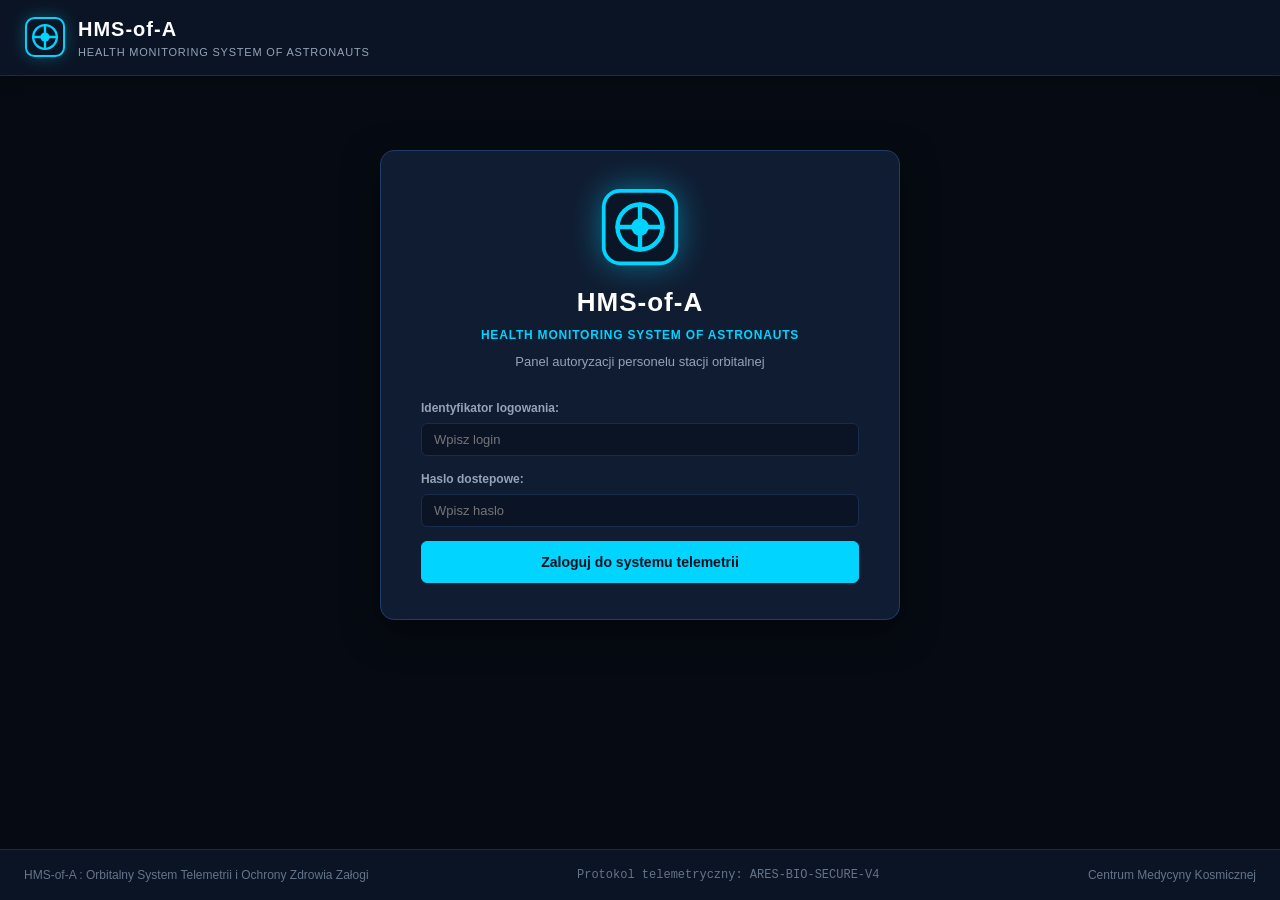
==== commit 20ec6ce1: "aktualizacja" ====
--- a/index.html
+++ b/index.html
@@ -27,6 +27,7 @@
 
   <!-- Ladowanie modulow skryptowych -->
   <script src="js/data.js"></script>
+  <script src="js/stream.js"></script>
   <script src="js/charts.js"></script>
   <script src="js/app.js"></script>
 </body>
--- a/css/style.css
+++ b/css/style.css
@@ -109,58 +109,6 @@
   letter-spacing: 0.8px;
 }
 
-.header-center {
-  display: flex;
-  align-items: center;
-  gap: 18px;
-}
-
-.badge-status {
-  display: inline-flex;
-  align-items: center;
-  gap: 8px;
-  padding: 6px 14px;
-  background: rgba(0, 212, 255, 0.08);
-  border: 1px solid rgba(0, 212, 255, 0.25);
-  border-radius: 20px;
-  font-size: 12px;
-  font-weight: 600;
-  color: var(--primary-cyan);
-}
-
-.pulse-dot {
-  width: 8px;
-  height: 8px;
-  background: var(--primary-cyan);
-  border-radius: 50%;
-  box-shadow: 0 0 10px var(--primary-cyan);
-  animation: pulseAnim 2s infinite ease-in-out;
-}
-
-@keyframes pulseAnim {
-  0% { transform: scale(0.9); opacity: 0.7; }
-  50% { transform: scale(1.3); opacity: 1; }
-  100% { transform: scale(0.9); opacity: 0.7; }
-}
-
-.mission-clock {
-  font-family: var(--font-mono);
-  font-size: 13px;
-  color: var(--text-secondary);
-  display: flex;
-  align-items: center;
-  gap: 6px;
-}
-
-.clock-time {
-  color: #ffffff;
-  font-weight: 700;
-  background: rgba(0,0,0,0.3);
-  padding: 4px 8px;
-  border-radius: 4px;
-  border: 1px solid var(--border-color);
-}
-
 .header-right-action {
   display: flex;
   align-items: center;
@@ -174,27 +122,6 @@
   padding: 6px 14px;
   border-radius: var(--radius-md);
   border: 1px solid var(--border-color);
-}
-
-.auth-status-chip {
-  display: flex;
-  align-items: center;
-  gap: 8px;
-  background: rgba(239, 68, 68, 0.1);
-  border: 1px solid rgba(239, 68, 68, 0.3);
-  color: #fca5a5;
-  padding: 6px 14px;
-  border-radius: var(--radius-sm);
-  font-size: 12px;
-  font-weight: 600;
-}
-
-.auth-dot-off {
-  width: 8px;
-  height: 8px;
-  background: var(--danger-red);
-  border-radius: 50%;
-  display: inline-block;
 }
 
 .user-avatar-tag {
@@ -1782,11 +1709,10 @@
 
 /* EKRAN LOGOWANIA */
 .login-wrapper {
-  max-width: 960px;
-  margin: 20px auto 40px auto;
-  display: flex;
-  flex-direction: column;
-  gap: 32px;
+  max-width: 520px;
+  margin: 50px auto;
+  display: flex;
+  flex-direction: column;
 }
 
 .login-card {
@@ -1794,9 +1720,7 @@
   border: 1px solid var(--border-highlight);
   border-radius: var(--radius-lg);
   padding: 36px 40px;
-  max-width: 520px;
   width: 100%;
-  margin: 0 auto;
   box-shadow: 0 12px 35px rgba(0, 0, 0, 0.5);
 }
 
@@ -1858,120 +1782,985 @@
   text-align: center;
 }
 
-/* PANEL PRZYKLADOWYCH KONT */
-.sample-accounts-panel {
-  background: var(--bg-card);
-  border: 1px solid var(--border-color);
-  border-radius: var(--radius-lg);
-  padding: 28px;
-}
-
-.sample-header {
+/* MODUL USTAWIAŃ */
+.settings-desc-text {
+  font-size: 13px;
+  color: var(--text-secondary);
+  margin-bottom: 18px;
+  line-height: 1.4;
+}
+
+.mode-cards-grid {
+  display: grid;
+  grid-template-columns: repeat(auto-fit, minmax(300px, 1fr));
+  gap: 18px;
   margin-bottom: 20px;
 }
 
-.sample-header h3 {
-  font-size: 18px;
-  font-weight: 700;
-  color: #ffffff;
-  margin-bottom: 4px;
-}
-
-.sample-sub {
-  font-size: 13px;
-  color: var(--text-secondary);
-}
-
-.sample-accounts-grid {
-  display: grid;
-  grid-template-columns: repeat(auto-fit, minmax(260px, 1fr));
-  gap: 16px;
-}
-
-.sample-account-card {
+.mode-option-card {
   background: rgba(0, 0, 0, 0.25);
-  border: 1px solid var(--border-color);
-  border-radius: var(--radius-md);
-  padding: 16px;
-  display: flex;
-  flex-direction: column;
-  gap: 12px;
-  transition: all 0.2s ease;
-}
-
-.sample-account-card:hover {
+  border: 2px solid var(--border-color);
+  border-radius: var(--radius-md);
+  padding: 20px;
+  cursor: pointer;
+  transition: all 0.25s ease;
+  display: flex;
+  flex-direction: column;
+}
+
+.mode-option-card:hover {
   border-color: var(--border-highlight);
   background: rgba(0, 0, 0, 0.35);
 }
 
-.sample-card-head {
-  display: flex;
-  align-items: center;
-  gap: 10px;
-}
-
-.sample-avatar {
-  width: 38px;
-  height: 38px;
+.mode-option-card.active {
+  border-color: var(--primary-cyan);
+  background: rgba(0, 212, 255, 0.05);
+  box-shadow: 0 0 20px rgba(0, 212, 255, 0.15);
+}
+
+.mode-card-top {
+  display: flex;
+  align-items: center;
+  gap: 12px;
+  margin-bottom: 10px;
+}
+
+.mode-radio-visual {
+  width: 20px;
+  height: 20px;
+  border-radius: 50%;
+  border: 2px solid var(--text-muted);
+  display: flex;
+  align-items: center;
+  justify-content: center;
+  flex-shrink: 0;
+  transition: all 0.2s ease;
+}
+
+.mode-radio-visual.checked {
+  border-color: var(--primary-cyan);
+}
+
+.mode-radio-visual.checked::after {
+  content: "";
+  width: 10px;
+  height: 10px;
+  border-radius: 50%;
+  background: var(--primary-cyan);
+  display: block;
+}
+
+.mode-card-title {
+  font-size: 16px;
+  font-weight: 700;
+  color: #ffffff;
+}
+
+.mode-card-desc {
+  font-size: 12px;
+  color: var(--text-secondary);
+  line-height: 1.5;
+  margin-bottom: 16px;
+  flex: 1;
+}
+
+.mode-card-footer {
+  margin-top: auto;
+  padding-top: 10px;
+  border-top: 1px solid rgba(255, 255, 255, 0.05);
+}
+
+.mode-status-text {
+  font-size: 11px;
+  font-weight: 700;
+  text-transform: uppercase;
+  color: var(--primary-cyan);
+  letter-spacing: 0.5px;
+}
+
+.mode-actions-bar {
+  display: flex;
+  gap: 12px;
+  flex-wrap: wrap;
+  padding-top: 14px;
+  border-top: 1px solid rgba(255, 255, 255, 0.05);
+}
+
+/* FORMULARZ TELEMETRII */
+.telemetry-entry-form {
+  display: flex;
+  flex-direction: column;
+  gap: 18px;
+}
+
+.form-grid-2 {
+  display: grid;
+  grid-template-columns: repeat(auto-fit, minmax(240px, 1fr));
+  gap: 14px;
+}
+
+.form-grid-3 {
+  display: grid;
+  grid-template-columns: repeat(auto-fit, minmax(200px, 1fr));
+  gap: 14px;
+}
+
+.form-actions-row {
+  display: flex;
+  align-items: center;
+  gap: 16px;
+  margin-top: 6px;
+}
+
+.feedback-inline {
+  color: var(--success-green);
+  font-size: 13px;
+  font-weight: 600;
+}
+
+.user-avatar-small {
+  width: 32px;
+  height: 32px;
   border-radius: 50%;
   background: #172d4c;
   color: var(--primary-cyan);
   font-weight: 700;
-  font-size: 13px;
+  font-size: 12px;
   display: flex;
   align-items: center;
   justify-content: center;
   border: 1px solid rgba(0, 212, 255, 0.3);
+}
+
+.chip-current {
+  display: inline-block;
+  padding: 1px 6px;
+  background: var(--primary-cyan-soft);
+  color: var(--primary-cyan);
+  border-radius: 3px;
+  font-size: 10px;
+  font-weight: 700;
+  margin-left: 6px;
+  vertical-align: middle;
+}
+
+.table-actions {
+  display: flex;
+  gap: 8px;
+}
+
+.mono-code {
+  font-family: var(--font-mono);
+  font-size: 12px;
+  color: var(--primary-cyan);
+  background: rgba(0, 0, 0, 0.3);
+  padding: 2px 6px;
+  border-radius: 4px;
+}
+
+/* MODAL ROZSZERZONY */
+.modal-dialog-lg {
+  max-width: 680px;
+}
+
+.modal-section-sub {
+  margin: 16px 0 10px 0;
+  padding-bottom: 6px;
+  border-bottom: 1px solid rgba(255, 255, 255, 0.08);
+}
+
+.modal-section-sub h4 {
+  font-size: 13px;
+  font-weight: 700;
+  color: var(--primary-cyan);
+  text-transform: uppercase;
+}
+
+/* PASEK TRANSMISJI TELEMETRII NA ZYWO */
+.telemetry-live-bar {
+  display: flex;
+  flex-wrap: wrap;
+  align-items: center;
+  justify-content: space-between;
+  gap: 12px;
+  background: rgba(13, 27, 42, 0.9);
+  border: 1px solid rgba(0, 212, 255, 0.35);
+  border-radius: var(--radius-md);
+  padding: 12px 18px;
+  margin-bottom: 24px;
+  box-shadow: 0 4px 20px rgba(0, 0, 0, 0.4);
+}
+
+.live-status-block {
+  display: flex;
+  align-items: center;
+  flex-wrap: wrap;
+  gap: 12px;
+}
+
+.live-indicator-beacon {
+  display: inline-block;
+  width: 10px;
+  height: 10px;
+  border-radius: 50%;
+  background: var(--status-success);
+  box-shadow: 0 0 10px var(--status-success);
+  animation: beaconPulse 1.6s infinite ease-in-out;
+}
+
+.live-indicator-beacon.paused {
+  background: var(--status-warning);
+  box-shadow: 0 0 6px var(--status-warning);
+  animation: none;
+}
+
+@keyframes beaconPulse {
+  0% { transform: scale(0.9); box-shadow: 0 0 4px #10b981; }
+  50% { transform: scale(1.25); box-shadow: 0 0 16px #10b981, 0 0 24px rgba(16, 185, 129, 0.45); }
+  100% { transform: scale(0.9); box-shadow: 0 0 4px #10b981; }
+}
+
+.live-status-text {
+  font-size: 13px;
+  font-weight: 700;
+  color: #ffffff;
+  letter-spacing: 0.3px;
+}
+
+.live-packet-tag {
+  font-family: var(--font-mono);
+  font-size: 11px;
+  background: rgba(0, 212, 255, 0.12);
+  color: var(--primary-cyan);
+  padding: 2px 8px;
+  border-radius: 4px;
+  border: 1px solid rgba(0, 212, 255, 0.25);
+}
+
+.live-time-tag {
+  font-family: var(--font-mono);
+  font-size: 11px;
+  color: var(--text-muted);
+}
+
+.live-controls-block {
+  display: flex;
+  align-items: center;
+  flex-wrap: wrap;
+  gap: 12px;
+}
+
+.live-control-label {
+  font-size: 11px;
+  color: var(--text-muted);
+  text-transform: uppercase;
+  margin-right: 4px;
+}
+
+.live-select-input {
+  background: var(--bg-surface);
+  border: 1px solid var(--border-color);
+  color: #ffffff;
+  font-size: 12px;
+  padding: 5px 8px;
+  border-radius: var(--radius-sm);
+  outline: none;
+}
+
+.live-select-input:focus {
+  border-color: var(--primary-cyan);
+}
+
+.btn-xs {
+  padding: 5px 10px;
+  font-size: 11px;
+  font-weight: 600;
+}
+
+/* ANIMACJA AKTUALIZACJI WARTOSCI NA ZYWO */
+@keyframes metricGlowBlue {
+  0% { color: #38bdf8; text-shadow: 0 0 10px rgba(56, 189, 248, 0.8); }
+  100% { color: inherit; text-shadow: none; }
+}
+
+@keyframes metricGlowWarning {
+  0% { color: #f59e0b; text-shadow: 0 0 10px rgba(245, 158, 11, 0.8); }
+  100% { color: inherit; text-shadow: none; }
+}
+
+@keyframes metricGlowCritical {
+  0% { color: #ef4444; text-shadow: 0 0 12px rgba(239, 68, 68, 0.9); }
+  100% { color: inherit; text-shadow: none; }
+}
+
+.val-updated {
+  animation: metricGlowBlue 0.85s ease-out;
+}
+
+.val-updated-warning {
+  animation: metricGlowWarning 0.85s ease-out;
+}
+
+.val-updated-critical {
+  animation: metricGlowCritical 0.85s ease-out;
+}
+
+/* PLYNNE PRZEJSCIE WYKRESOW SLUPKOWYCH SVG */
+.crew-bar-row rect {
+  transition: width 0.45s ease-out, fill 0.45s ease-out;
+}
+
+.crew-bar-row text {
+  transition: x 0.45s ease-out;
+}
+
+/* PULS BIOMETRYCZNY */
+.vital-heart-pulse {
+  display: inline-block;
+  color: #ef4444;
+  margin-right: 4px;
+  animation: pulseBeat 0.8s infinite ease-in-out;
+}
+
+@keyframes pulseBeat {
+  0% { transform: scale(1); }
+  15% { transform: scale(1.22); }
+  30% { transform: scale(1); }
+  45% { transform: scale(1.15); }
+  60% { transform: scale(1); }
+  100% { transform: scale(1); }
+}
+
+/* WYKAZ PRZYKLADOWYCH KONT DOSTEPOWYCH */
+.demo-accounts-container {
+  max-width: 1040px;
+  margin: 32px auto 0 auto;
+  background: var(--bg-card);
+  border: 1px solid var(--border-color);
+  border-radius: var(--radius-lg);
+  padding: 24px;
+  box-shadow: var(--shadow-card);
+}
+
+.demo-accounts-header {
+  margin-bottom: 20px;
+  border-bottom: 1px solid var(--border-color);
+  padding-bottom: 12px;
+}
+
+.demo-accounts-title {
+  font-size: 18px;
+  font-weight: 700;
+  color: var(--text-primary);
+  margin-bottom: 4px;
+}
+
+.demo-accounts-subtitle {
+  font-size: 13px;
+  color: var(--text-secondary);
+}
+
+.demo-accounts-grid {
+  display: grid;
+  grid-template-columns: repeat(auto-fit, minmax(290px, 1fr));
+  gap: 16px;
+}
+
+.demo-acc-card {
+  background: var(--bg-surface);
+  border: 1px solid var(--border-color);
+  border-radius: var(--radius-md);
+  padding: 16px;
+  display: flex;
+  flex-direction: column;
+  gap: 12px;
+  transition: border-color 0.2s ease, transform 0.2s ease;
+}
+
+.demo-acc-card:hover {
+  border-color: var(--primary-cyan);
+  transform: translateY(-2px);
+}
+
+.demo-acc-head {
+  display: flex;
+  align-items: center;
+  gap: 12px;
+}
+
+.demo-acc-avatar {
+  width: 42px;
+  height: 42px;
+  border-radius: 50%;
+  background: rgba(0, 212, 255, 0.12);
+  border: 1px solid var(--primary-cyan);
+  display: flex;
+  align-items: center;
+  justify-content: center;
+  font-weight: 800;
+  font-size: 14px;
+  color: var(--primary-cyan);
   flex-shrink: 0;
 }
 
-.sample-info {
+.demo-acc-info {
   flex: 1;
   min-width: 0;
 }
 
-.sample-name {
-  display: block;
+.demo-acc-name {
+  font-weight: 700;
   font-size: 14px;
-  color: #ffffff;
+  color: var(--text-primary);
   white-space: nowrap;
   overflow: hidden;
   text-overflow: ellipsis;
 }
 
-.sample-role {
-  display: block;
-  font-size: 11px;
+.demo-acc-role {
+  font-size: 12px;
   color: var(--text-secondary);
   white-space: nowrap;
   overflow: hidden;
   text-overflow: ellipsis;
 }
 
-.sample-credentials-row {
+.demo-acc-creds {
+  background: rgba(6, 11, 19, 0.7);
+  border: 1px solid var(--border-color);
+  border-radius: var(--radius-sm);
+  padding: 10px 12px;
+  display: flex;
+  flex-direction: column;
+  gap: 6px;
+}
+
+.cred-item {
+  display: flex;
+  justify-content: space-between;
+  align-items: center;
+  font-size: 12px;
+  font-family: var(--font-mono);
+}
+
+.cred-label {
+  color: var(--text-muted);
+}
+
+.cred-value {
+  color: var(--primary-cyan);
+  font-weight: 700;
+}
+
+/* STACJA ORBITALNA ECLSS KABINA */
+.eclss-overview-card {
+  background: var(--bg-card);
+  border: 1px solid var(--border-color);
+  border-radius: var(--radius-md);
+  padding: 20px;
+  margin-bottom: 24px;
+}
+
+.eclss-metrics-grid {
+  display: grid;
+  grid-template-columns: repeat(auto-fit, minmax(160px, 1fr));
+  gap: 12px;
+  margin-top: 14px;
+}
+
+.eclss-chip {
+  background: rgba(6, 11, 19, 0.6);
+  border: 1px solid var(--border-color);
+  border-radius: var(--radius-sm);
+  padding: 12px;
+  display: flex;
+  flex-direction: column;
+}
+
+.eclss-chip-title {
+  font-size: 12px;
+  color: var(--text-secondary);
+  margin-bottom: 4px;
+}
+
+.eclss-chip-value {
+  font-size: 18px;
+  font-weight: 800;
+  color: var(--primary-cyan);
+  font-family: var(--font-mono);
+}
+
+.eclss-chip-norm {
+  font-size: 11px;
+  color: var(--text-muted);
+  margin-top: 2px;
+}
+
+/* TABELA POMIAROW OKRESOWYCH */
+.periodic-tests-wrapper {
+  background: var(--bg-card);
+  border: 1px solid var(--border-color);
+  border-radius: var(--radius-md);
+  padding: 24px;
+  margin-top: 24px;
+}
+
+.periodic-table {
+  width: 100%;
+  border-collapse: collapse;
+  text-align: left;
+}
+
+.periodic-table th {
+  padding: 12px 14px;
+  border-bottom: 2px solid var(--border-highlight);
+  color: var(--text-secondary);
+  font-size: 12px;
+  text-transform: uppercase;
+  letter-spacing: 0.5px;
+}
+
+.periodic-table td {
+  padding: 14px;
+  border-bottom: 1px solid var(--border-color);
+  font-size: 13px;
+  vertical-align: middle;
+}
+
+.periodic-table tr:hover td {
+  background: rgba(0, 212, 255, 0.04);
+}
+
+.pt-date-col {
+  white-space: nowrap;
+  width: 130px;
+}
+
+.pt-date {
+  display: block;
+  font-weight: 700;
+  color: var(--text-primary);
+  font-family: var(--font-mono);
+}
+
+.pt-time {
+  display: block;
+  font-size: 12px;
+  color: var(--text-muted);
+  font-family: var(--font-mono);
+}
+
+.pt-param-col {
+  min-width: 200px;
+}
+
+.pt-param-name {
+  display: block;
+  font-weight: 700;
+  color: var(--text-primary);
+  font-size: 14px;
+  margin-bottom: 2px;
+}
+
+.pt-category {
+  display: block;
+  font-size: 11px;
+  color: var(--text-muted);
+}
+
+.pt-equip-col {
+  min-width: 180px;
+}
+
+.pt-equipment {
+  font-size: 12px;
+  color: var(--primary-cyan);
+  background: rgba(0, 212, 255, 0.08);
+  border: 1px solid rgba(0, 212, 255, 0.2);
+  padding: 4px 8px;
+  border-radius: var(--radius-sm);
+  display: inline-block;
+}
+
+.pt-result-col {
+  min-width: 240px;
+}
+
+.pt-result-value {
+  font-family: var(--font-mono);
+  font-size: 13px;
+  color: #e2e8f0;
+  line-height: 1.4;
+}
+
+.pt-status-col {
+  width: 130px;
+  text-align: right;
+}
+
+.last-test-preview {
+  margin-top: 8px;
+  padding: 6px 10px;
+  background: rgba(6, 11, 19, 0.6);
+  border-radius: var(--radius-sm);
+  border-left: 2px solid var(--primary-cyan);
+  font-size: 12px;
+}
+
+.last-test-preview-label {
+  color: var(--text-muted);
+  font-size: 11px;
+  display: block;
+}
+
+.last-test-preview-text {
+  color: var(--text-secondary);
+  font-family: var(--font-mono);
+}
+
+
+/* SUBNAWIGACJA W MODULE INSTRUKCJE I PROFILAKTYKA */
+.instrukcje-subnav {
+  display: flex;
+  gap: 10px;
+  margin-bottom: 24px;
+  flex-wrap: wrap;
+  border-bottom: 1px solid var(--border-color);
+  padding-bottom: 12px;
+}
+
+.subnav-btn {
+  background: var(--bg-surface);
+  border: 1px solid var(--border-color);
+  color: var(--text-secondary);
+  padding: 10px 18px;
+  border-radius: var(--radius-sm);
+  font-size: 13px;
+  font-weight: 600;
+  cursor: pointer;
+  transition: all 0.2s ease;
+}
+
+.subnav-btn:hover {
+  background: rgba(0, 212, 255, 0.08);
+  color: #ffffff;
+  border-color: var(--border-highlight);
+}
+
+.subnav-btn.active {
+  background: var(--primary-cyan);
+  color: #060b13;
+  border-color: var(--primary-cyan);
+  font-weight: 700;
+}
+
+/* KROK PO KROKU : SEKWENCYJNY ASYSTENT PROCEDURY */
+.step-proc-container {
+  display: grid;
+  grid-template-columns: 1fr 340px;
+  gap: 24px;
+  align-items: start;
+}
+
+@media (max-width: 900px) {
+  .step-proc-container {
+    grid-template-columns: 1fr;
+  }
+}
+
+.step-proc-selector-bar {
+  background: var(--bg-card);
+  border: 1px solid var(--border-color);
+  border-radius: var(--radius-md);
+  padding: 16px 20px;
+  margin-bottom: 20px;
+  display: flex;
+  align-items: center;
+  justify-content: space-between;
+  gap: 16px;
+  flex-wrap: wrap;
+}
+
+.current-step-card {
+  background: var(--bg-card);
+  border: 2px solid var(--primary-cyan);
+  border-radius: var(--radius-lg);
+  padding: 32px;
+  box-shadow: 0 0 24px rgba(0, 212, 255, 0.15);
+  display: flex;
+  flex-direction: column;
+  gap: 24px;
+}
+
+.current-step-badge {
+  display: inline-block;
+  background: rgba(0, 212, 255, 0.15);
+  border: 1px solid var(--primary-cyan);
+  color: var(--primary-cyan);
+  font-size: 13px;
+  font-weight: 800;
+  padding: 6px 14px;
+  border-radius: 9999px;
+  text-transform: uppercase;
+  letter-spacing: 0.5px;
+}
+
+.current-step-title {
+  font-size: 22px;
+  font-weight: 800;
+  color: #ffffff;
+  line-height: 1.35;
+}
+
+.current-step-instruction {
+  font-size: 16px;
+  color: #e2e8f0;
+  line-height: 1.6;
+  background: rgba(6, 11, 19, 0.7);
+  border-left: 4px solid var(--primary-cyan);
+  padding: 18px 20px;
+  border-radius: 0 var(--radius-md) var(--radius-md) 0;
+}
+
+.current-step-actions {
+  display: flex;
+  gap: 16px;
+  align-items: center;
+  flex-wrap: wrap;
+  padding-top: 12px;
+}
+
+.step-progress-bar-wrap {
+  background: rgba(255, 255, 255, 0.08);
+  height: 8px;
+  border-radius: 4px;
+  overflow: hidden;
+  margin-top: 8px;
+}
+
+.step-progress-fill {
+  background: linear-gradient(90deg, #0ea5e9, #10b981);
+  height: 100%;
+  transition: width 0.35s ease;
+}
+
+.steps-history-panel {
+  background: var(--bg-card);
+  border: 1px solid var(--border-color);
+  border-radius: var(--radius-md);
+  padding: 20px;
+}
+
+.steps-history-heading {
+  font-size: 14px;
+  font-weight: 700;
+  text-transform: uppercase;
+  color: var(--text-primary);
+  margin-bottom: 16px;
+  border-bottom: 1px solid var(--border-color);
+  padding-bottom: 8px;
+}
+
+.history-steps-list {
+  display: flex;
+  flex-direction: column;
+  gap: 12px;
+}
+
+.history-step-item {
+  padding: 10px 12px;
+  border-radius: var(--radius-sm);
+  font-size: 12px;
+  line-height: 1.4;
+  border: 1px solid var(--border-color);
+  background: var(--bg-surface);
+  transition: all 0.2s ease;
+}
+
+.history-step-item.completed {
+  border-color: #10b981;
+  background: rgba(16, 185, 129, 0.08);
+  color: #e2e8f0;
+}
+
+.history-step-item.active {
+  border-color: var(--primary-cyan);
+  background: rgba(0, 212, 255, 0.12);
+  color: #ffffff;
+  font-weight: 700;
+}
+
+.history-step-item.upcoming {
+  opacity: 0.6;
+}
+
+/* HARMONOGRAM I KOLEJKA FIFO */
+.countdown-banner-card {
+  background: linear-gradient(135deg, rgba(6, 11, 19, 0.95), rgba(14, 165, 233, 0.12));
+  border: 1px solid var(--border-highlight);
+  border-radius: var(--radius-md);
+  padding: 24px;
+  margin-bottom: 24px;
+  display: flex;
+  align-items: center;
+  justify-content: space-between;
+  gap: 20px;
+  flex-wrap: wrap;
+}
+
+.countdown-digits {
+  font-family: var(--font-mono);
+  font-size: 38px;
+  font-weight: 900;
+  color: #38bdf8;
+  text-shadow: 0 0 16px rgba(56, 189, 248, 0.6);
+  letter-spacing: 2px;
+}
+
+.schedule-columns-grid {
   display: grid;
   grid-template-columns: 1fr 1fr;
+  gap: 24px;
+}
+
+@media (max-width: 900px) {
+  .schedule-columns-grid {
+    grid-template-columns: 1fr;
+  }
+}
+
+.fifo-card-panel {
+  background: var(--bg-card);
+  border: 1px solid rgba(245, 158, 11, 0.3);
+  border-radius: var(--radius-md);
+  padding: 20px;
+}
+
+.fifo-panel-head {
+  display: flex;
+  align-items: center;
+  justify-content: space-between;
+  border-bottom: 1px solid var(--border-color);
+  padding-bottom: 12px;
+  margin-bottom: 16px;
+}
+
+.fifo-item-card {
+  background: rgba(245, 158, 11, 0.06);
+  border: 1px solid rgba(245, 158, 11, 0.25);
+  border-radius: var(--radius-sm);
+  padding: 14px;
+  margin-bottom: 12px;
+  display: flex;
+  flex-direction: column;
   gap: 8px;
-  background: rgba(255, 255, 255, 0.03);
-  padding: 8px 10px;
-  border-radius: var(--radius-sm);
-  border: 1px solid rgba(255, 255, 255, 0.05);
-}
-
-.cred-item {
-  display: flex;
-  flex-direction: column;
-}
-
-.cred-label {
-  font-size: 10px;
-  color: var(--text-muted);
+}
+
+.fifo-order-badge {
+  background: #f59e0b;
+  color: #060b13;
+  font-size: 11px;
+  font-weight: 800;
+  padding: 3px 8px;
+  border-radius: 4px;
+  align-self: flex-start;
   text-transform: uppercase;
 }
 
-.cred-val {
+/* KARTY ODCHYLEN OD NORMY I PROFILAKTYKI */
+.prophylaxis-grid {
+  display: grid;
+  grid-template-columns: repeat(auto-fit, minmax(360px, 1fr));
+  gap: 20px;
+}
+
+.prophylaxis-item-card {
+  background: var(--bg-card);
+  border: 1px solid var(--border-color);
+  border-radius: var(--radius-md);
+  padding: 20px;
+  display: flex;
+  flex-direction: column;
+  gap: 12px;
+}
+
+.prophylaxis-symptom-title {
+  font-size: 15px;
+  font-weight: 700;
+  color: #f8fafc;
+  line-height: 1.4;
+}
+
+.prophylaxis-action-box {
+  background: rgba(0, 212, 255, 0.05);
+  border-left: 3px solid var(--primary-cyan);
+  padding: 12px 14px;
+  border-radius: 0 var(--radius-sm) var(--radius-sm) 0;
+  font-size: 13px;
+  color: #cbd5e1;
+  line-height: 1.5;
+}
+
+/* SCENARIUSZE KRYTYCZNE */
+.critical-header-alert {
+  background: rgba(239, 68, 68, 0.12);
+  border: 1px solid #ef4444;
+  border-radius: var(--radius-md);
+  padding: 20px 24px;
+  margin-bottom: 24px;
+}
+
+.critical-card-item {
+  background: var(--bg-card);
+  border: 1px solid rgba(239, 68, 68, 0.4);
+  border-radius: var(--radius-md);
+  padding: 20px;
+  display: flex;
+  flex-direction: column;
+  gap: 12px;
+}
+
+.critical-symptom-title {
+  font-size: 15px;
+  font-weight: 700;
+  color: #fca5a5;
+  line-height: 1.4;
+}
+
+.critical-action-box {
+  background: rgba(239, 68, 68, 0.08);
+  border-left: 3px solid #ef4444;
+  padding: 12px 14px;
+  border-radius: 0 var(--radius-sm) var(--radius-sm) 0;
+  font-size: 13px;
+  color: #fee2e2;
+  line-height: 1.5;
+}
+
+/* SZYBKI PODGLAD HARMONOGRAMU NA PULPICIE GLOWNYM */
+.dashboard-quick-schedule-card {
+  background: var(--bg-card);
+  border: 1px solid var(--border-color);
+  border-radius: var(--radius-md);
+  padding: 20px 24px;
+  margin-bottom: 24px;
+  display: flex;
+  align-items: center;
+  justify-content: space-between;
+  gap: 20px;
+  flex-wrap: wrap;
+}
+
+.quick-countdown-box {
+  display: flex;
+  align-items: center;
+  gap: 16px;
+}
+
+.quick-countdown-digits {
   font-family: var(--font-mono);
-  font-size: 13px;
-  color: var(--primary-cyan);
-  font-weight: 700;
-}
+  font-size: 26px;
+  font-weight: 800;
+  color: var(--primary-cyan);
+}
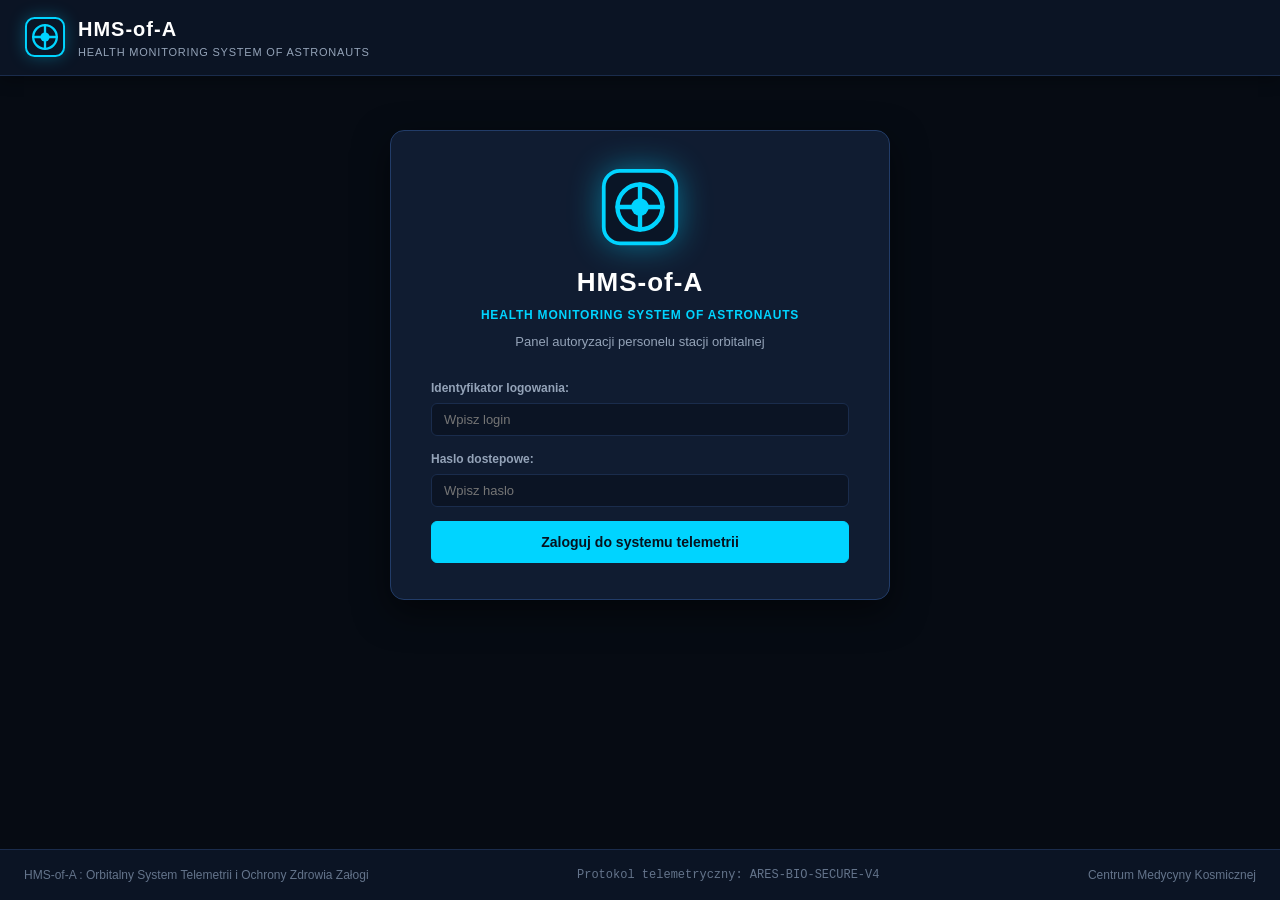
==== commit fc63ae62: "poprawki" ====
--- a/index.html
+++ b/index.html
@@ -3,10 +3,13 @@
 <head>
   <meta charset="UTF-8">
   <meta name="viewport" content="width=device-width, initial-scale=1.0">
+  <meta http-equiv="Cache-Control" content="no-cache, no-store, must-revalidate">
+  <meta http-equiv="Pragma" content="no-cache">
+  <meta http-equiv="Expires" content="0">
   <title>HMS-of-A : System Danych Medycznych Astronautow</title>
   <link rel="icon" type="image/svg+xml" href="assets/favicon.svg">
   <link rel="alternate icon" type="image/png" href="assets/favicon.png">
-  <link rel="stylesheet" href="css/style.css">
+  <link rel="stylesheet" href="css/style.css?v=20261114c">
 </head>
 <body>
 
@@ -26,9 +29,9 @@
   </footer>
 
   <!-- Ladowanie modulow skryptowych -->
-  <script src="js/data.js"></script>
-  <script src="js/stream.js"></script>
-  <script src="js/charts.js"></script>
-  <script src="js/app.js"></script>
+  <script src="js/data.js?v=20261114c"></script>
+  <script src="js/stream.js?v=20261114c"></script>
+  <script src="js/charts.js?v=20261114c"></script>
+  <script src="js/app.js?v=20261114c"></script>
 </body>
 </html>
--- a/css/style.css
+++ b/css/style.css
@@ -719,6 +719,284 @@
   line-height: 1.4;
 }
 
+/* GLOWNY STATUS ZDROWIA ASTRONAUTY - CZY DANE SA W NORMIE */
+.astro-overall-status-banner {
+  border-radius: var(--radius-md);
+  padding: 24px;
+  margin-bottom: 24px;
+  display: flex;
+  flex-direction: column;
+  gap: 16px;
+  position: relative;
+  overflow: hidden;
+  box-shadow: var(--shadow-card);
+}
+
+.astro-overall-status-banner.status-banner-optimal {
+  background: linear-gradient(135deg, rgba(6, 11, 19, 0.95), rgba(16, 185, 129, 0.14));
+  border: 1px solid rgba(16, 185, 129, 0.45);
+}
+
+.astro-overall-status-banner.status-banner-warning {
+  background: linear-gradient(135deg, rgba(6, 11, 19, 0.95), rgba(245, 158, 11, 0.14));
+  border: 1px solid rgba(245, 158, 11, 0.5);
+}
+
+.astro-overall-status-banner.status-banner-critical {
+  background: linear-gradient(135deg, rgba(6, 11, 19, 0.95), rgba(239, 68, 68, 0.18));
+  border: 1px solid rgba(239, 68, 68, 0.6);
+}
+
+.astro-status-header-row {
+  display: flex;
+  align-items: center;
+  justify-content: space-between;
+  gap: 16px;
+  flex-wrap: wrap;
+}
+
+.astro-status-title-group {
+  display: flex;
+  align-items: center;
+  gap: 16px;
+}
+
+.astro-status-icon-circle {
+  width: 52px;
+  height: 52px;
+  border-radius: 50%;
+  display: flex;
+  align-items: center;
+  justify-content: center;
+  flex-shrink: 0;
+}
+
+.status-banner-optimal .astro-status-icon-circle {
+  background: rgba(16, 185, 129, 0.15);
+  border: 2px solid #10b981;
+  color: #10b981;
+  box-shadow: 0 0 16px rgba(16, 185, 129, 0.35);
+}
+
+.status-banner-warning .astro-status-icon-circle {
+  background: rgba(245, 158, 11, 0.15);
+  border: 2px solid #f59e0b;
+  color: #f59e0b;
+  box-shadow: 0 0 16px rgba(245, 158, 11, 0.35);
+}
+
+.status-banner-critical .astro-status-icon-circle {
+  background: rgba(239, 68, 68, 0.15);
+  border: 2px solid #ef4444;
+  color: #ef4444;
+  box-shadow: 0 0 16px rgba(239, 68, 68, 0.35);
+}
+
+.astro-status-headline {
+  font-size: 21px;
+  font-weight: 800;
+  letter-spacing: 0.5px;
+}
+
+.status-banner-optimal .astro-status-headline {
+  color: #34d399;
+}
+
+.status-banner-warning .astro-status-headline {
+  color: #fbbf24;
+}
+
+.status-banner-critical .astro-status-headline {
+  color: #f87171;
+}
+
+.astro-status-subline {
+  font-size: 13px;
+  color: #e2e8f0;
+  margin-top: 4px;
+  line-height: 1.5;
+}
+
+.astro-systems-checklist {
+  display: flex;
+  flex-wrap: wrap;
+  gap: 10px;
+  padding-top: 14px;
+  border-top: 1px solid rgba(255, 255, 255, 0.08);
+}
+
+.system-check-chip {
+  display: inline-flex;
+  align-items: center;
+  gap: 8px;
+  background: rgba(0, 0, 0, 0.35);
+  border: 1px solid var(--border-color);
+  padding: 6px 12px;
+  border-radius: 20px;
+  font-size: 12px;
+  font-weight: 600;
+  color: #cbd5e1;
+}
+
+.system-check-chip.chip-ok {
+  border-color: rgba(16, 185, 129, 0.4);
+  color: #a7f3d0;
+}
+
+.system-check-chip.chip-warn {
+  border-color: rgba(245, 158, 11, 0.5);
+  color: #fde68a;
+  background: rgba(245, 158, 11, 0.12);
+}
+
+.system-check-chip.chip-crit {
+  border-color: rgba(239, 68, 68, 0.5);
+  color: #fecaca;
+  background: rgba(239, 68, 68, 0.15);
+}
+
+.system-check-dot {
+  width: 8px;
+  height: 8px;
+  border-radius: 50%;
+  flex-shrink: 0;
+}
+
+.chip-ok .system-check-dot {
+  background: #10b981;
+  box-shadow: 0 0 6px #10b981;
+}
+
+.chip-warn .system-check-dot {
+  background: #f59e0b;
+  box-shadow: 0 0 6px #f59e0b;
+}
+
+.chip-crit .system-check-dot {
+  background: #ef4444;
+  box-shadow: 0 0 6px #ef4444;
+}
+
+/* DOKLADNE ODCZYTY Z CZUJNIKOW MNIEJSZYMI LITERAMI */
+.sensor-readings-section {
+  background: var(--bg-card);
+  border: 1px solid var(--border-color);
+  border-radius: var(--radius-md);
+  padding: 20px 24px;
+  margin-bottom: 24px;
+}
+
+.sensor-section-header {
+  display: flex;
+  align-items: center;
+  justify-content: space-between;
+  margin-bottom: 8px;
+  border-bottom: 1px solid var(--border-color);
+  padding-bottom: 12px;
+}
+
+.sensor-section-title {
+  font-size: 16px;
+  font-weight: 700;
+  color: #ffffff;
+}
+
+.sensor-section-desc {
+  font-size: 12px;
+  color: var(--text-secondary);
+  margin-bottom: 16px;
+  line-height: 1.4;
+}
+
+.sensors-compact-grid {
+  display: grid;
+  grid-template-columns: repeat(auto-fill, minmax(210px, 1fr));
+  gap: 12px;
+}
+
+.sensor-item-card {
+  background: var(--bg-surface);
+  border: 1px solid var(--border-color);
+  border-radius: var(--radius-sm);
+  padding: 12px 14px;
+  display: flex;
+  flex-direction: column;
+  gap: 6px;
+  transition: all 0.2s ease;
+}
+
+.sensor-item-card:hover {
+  border-color: var(--primary-cyan);
+}
+
+.sensor-item-top {
+  display: flex;
+  align-items: center;
+  justify-content: space-between;
+  gap: 8px;
+}
+
+.sensor-item-label {
+  font-size: 12px;
+  color: var(--text-secondary);
+  font-weight: 600;
+  white-space: nowrap;
+  overflow: hidden;
+  text-overflow: ellipsis;
+}
+
+.badge-micro-pill {
+  font-size: 10px;
+  font-weight: 700;
+  padding: 2px 6px;
+  border-radius: 4px;
+  text-transform: uppercase;
+}
+
+.badge-micro-pill.pill-ok {
+  background: rgba(16, 185, 129, 0.15);
+  color: #34d399;
+  border: 1px solid rgba(16, 185, 129, 0.35);
+}
+
+.badge-micro-pill.pill-warn {
+  background: rgba(245, 158, 11, 0.15);
+  color: #fbbf24;
+  border: 1px solid rgba(245, 158, 11, 0.35);
+}
+
+.badge-micro-pill.pill-crit {
+  background: rgba(239, 68, 68, 0.15);
+  color: #f87171;
+  border: 1px solid rgba(239, 68, 68, 0.35);
+}
+
+.sensor-item-reading {
+  display: flex;
+  align-items: baseline;
+  gap: 6px;
+}
+
+.sensor-exact-value {
+  font-family: var(--font-mono);
+  font-size: 15px; /* MNIEJSZE LITERY / LICZBY Z CZUJNIKOW */
+  font-weight: 700;
+  color: #f8fafc;
+  letter-spacing: 0.3px;
+}
+
+.sensor-exact-unit {
+  font-size: 12px;
+  font-weight: 600;
+  color: var(--primary-cyan);
+}
+
+.sensor-safe-range {
+  font-size: 11px;
+  color: var(--text-muted);
+  line-height: 1.3;
+}
+
 /* SIATKA KART PARAMETROW ZDROWOTNYCH */
 .vitals-cards-grid {
   display: grid;
@@ -1709,10 +1987,11 @@
 
 /* EKRAN LOGOWANIA */
 .login-wrapper {
-  max-width: 520px;
-  margin: 50px auto;
-  display: flex;
-  flex-direction: column;
+  max-width: 1040px;
+  margin: 30px auto;
+  display: flex;
+  flex-direction: column;
+  gap: 28px;
 }
 
 .login-card {
@@ -1720,7 +1999,9 @@
   border: 1px solid var(--border-highlight);
   border-radius: var(--radius-lg);
   padding: 36px 40px;
+  max-width: 500px;
   width: 100%;
+  margin: 0 auto;
   box-shadow: 0 12px 35px rgba(0, 0, 0, 0.5);
 }
 
@@ -1992,6 +2273,11 @@
   box-shadow: 0 4px 20px rgba(0, 0, 0, 0.4);
 }
 
+.card-section .telemetry-live-bar {
+  margin-bottom: 0;
+  background: rgba(6, 11, 19, 0.65);
+}
+
 .live-status-block {
   display: flex;
   align-items: center;
@@ -2130,127 +2416,6 @@
   45% { transform: scale(1.15); }
   60% { transform: scale(1); }
   100% { transform: scale(1); }
-}
-
-/* WYKAZ PRZYKLADOWYCH KONT DOSTEPOWYCH */
-.demo-accounts-container {
-  max-width: 1040px;
-  margin: 32px auto 0 auto;
-  background: var(--bg-card);
-  border: 1px solid var(--border-color);
-  border-radius: var(--radius-lg);
-  padding: 24px;
-  box-shadow: var(--shadow-card);
-}
-
-.demo-accounts-header {
-  margin-bottom: 20px;
-  border-bottom: 1px solid var(--border-color);
-  padding-bottom: 12px;
-}
-
-.demo-accounts-title {
-  font-size: 18px;
-  font-weight: 700;
-  color: var(--text-primary);
-  margin-bottom: 4px;
-}
-
-.demo-accounts-subtitle {
-  font-size: 13px;
-  color: var(--text-secondary);
-}
-
-.demo-accounts-grid {
-  display: grid;
-  grid-template-columns: repeat(auto-fit, minmax(290px, 1fr));
-  gap: 16px;
-}
-
-.demo-acc-card {
-  background: var(--bg-surface);
-  border: 1px solid var(--border-color);
-  border-radius: var(--radius-md);
-  padding: 16px;
-  display: flex;
-  flex-direction: column;
-  gap: 12px;
-  transition: border-color 0.2s ease, transform 0.2s ease;
-}
-
-.demo-acc-card:hover {
-  border-color: var(--primary-cyan);
-  transform: translateY(-2px);
-}
-
-.demo-acc-head {
-  display: flex;
-  align-items: center;
-  gap: 12px;
-}
-
-.demo-acc-avatar {
-  width: 42px;
-  height: 42px;
-  border-radius: 50%;
-  background: rgba(0, 212, 255, 0.12);
-  border: 1px solid var(--primary-cyan);
-  display: flex;
-  align-items: center;
-  justify-content: center;
-  font-weight: 800;
-  font-size: 14px;
-  color: var(--primary-cyan);
-  flex-shrink: 0;
-}
-
-.demo-acc-info {
-  flex: 1;
-  min-width: 0;
-}
-
-.demo-acc-name {
-  font-weight: 700;
-  font-size: 14px;
-  color: var(--text-primary);
-  white-space: nowrap;
-  overflow: hidden;
-  text-overflow: ellipsis;
-}
-
-.demo-acc-role {
-  font-size: 12px;
-  color: var(--text-secondary);
-  white-space: nowrap;
-  overflow: hidden;
-  text-overflow: ellipsis;
-}
-
-.demo-acc-creds {
-  background: rgba(6, 11, 19, 0.7);
-  border: 1px solid var(--border-color);
-  border-radius: var(--radius-sm);
-  padding: 10px 12px;
-  display: flex;
-  flex-direction: column;
-  gap: 6px;
-}
-
-.cred-item {
-  display: flex;
-  justify-content: space-between;
-  align-items: center;
-  font-size: 12px;
-  font-family: var(--font-mono);
-}
-
-.cred-label {
-  color: var(--text-muted);
-}
-
-.cred-value {
-  color: var(--primary-cyan);
-  font-weight: 700;
 }
 
 /* STACJA ORBITALNA ECLSS KABINA */
@@ -2764,3 +2929,930 @@
   font-weight: 800;
   color: var(--primary-cyan);
 }
+
+/* PANEL MODELU PODSUMOWUJACEGO ML */
+.model-summary-card {
+  background: var(--bg-card);
+  border: 1px solid rgba(0, 212, 255, 0.25);
+  border-radius: var(--radius-md);
+  padding: 20px 24px;
+  margin-bottom: 24px;
+}
+
+.model-summary-header {
+  display: flex;
+  justify-content: space-between;
+  align-items: flex-start;
+  gap: 16px;
+  flex-wrap: wrap;
+  margin-bottom: 16px;
+}
+
+.model-actions-inline {
+  display: flex;
+  align-items: center;
+  gap: 10px;
+  flex-wrap: wrap;
+}
+
+.model-kpi-grid {
+  display: grid;
+  grid-template-columns: repeat(auto-fit, minmax(175px, 1fr));
+  gap: 12px;
+  margin-bottom: 16px;
+}
+
+.model-kpi-box {
+  background: rgba(15, 23, 42, 0.72);
+  border: 1px solid var(--border-color);
+  border-radius: var(--radius-sm);
+  padding: 12px 14px;
+  display: flex;
+  flex-direction: column;
+  gap: 4px;
+}
+
+.model-kpi-label {
+  font-size: 11px;
+  text-transform: uppercase;
+  letter-spacing: 0.6px;
+  color: var(--text-muted);
+}
+
+.model-kpi-val {
+  font-family: var(--font-mono);
+  font-size: 22px;
+  font-weight: 700;
+  color: #ffffff;
+}
+
+.model-kpi-sub {
+  font-size: 11px;
+  color: var(--text-secondary);
+}
+
+.deviation-list {
+  display: grid;
+  grid-template-columns: repeat(auto-fit, minmax(260px, 1fr));
+  gap: 12px;
+  margin-bottom: 16px;
+}
+
+.deviation-item {
+  background: rgba(10, 18, 32, 0.75);
+  border: 1px solid var(--border-color);
+  border-radius: var(--radius-sm);
+  padding: 12px 14px;
+}
+
+.deviation-item.dev-odchylony {
+  border-color: rgba(245, 158, 11, 0.55);
+}
+
+.deviation-item.dev-alarm {
+  border-color: rgba(239, 68, 68, 0.65);
+}
+
+.deviation-top-row {
+  display: flex;
+  justify-content: space-between;
+  align-items: center;
+  gap: 8px;
+  margin-bottom: 8px;
+}
+
+.deviation-area-name {
+  font-size: 13px;
+  font-weight: 700;
+  color: #f8fafc;
+}
+
+.deviation-score {
+  font-family: var(--font-mono);
+  font-size: 13px;
+  font-weight: 700;
+  color: var(--primary-cyan);
+}
+
+.deviation-bar-track {
+  width: 100%;
+  height: 7px;
+  background: rgba(255, 255, 255, 0.08);
+  border-radius: 4px;
+  overflow: hidden;
+  margin-bottom: 8px;
+}
+
+.deviation-bar-fill {
+  height: 100%;
+  background: #10b981;
+  transition: width 0.35s ease;
+}
+
+.deviation-bar-fill.fill-warning {
+  background: #f59e0b;
+}
+
+.deviation-bar-fill.fill-critical {
+  background: #ef4444;
+}
+
+.deviation-criteria-row {
+  display: flex;
+  flex-wrap: wrap;
+  gap: 6px;
+}
+
+.criteria-tag {
+  font-size: 10px;
+  font-weight: 600;
+  padding: 2px 7px;
+  border-radius: 10px;
+  background: rgba(56, 189, 248, 0.14);
+  color: #bae6fd;
+  border: 1px solid rgba(56, 189, 248, 0.3);
+}
+
+.criteria-tag.tag-warn {
+  background: rgba(245, 158, 11, 0.16);
+  color: #fde68a;
+  border-color: rgba(245, 158, 11, 0.4);
+}
+
+.criteria-tag.tag-crit {
+  background: rgba(239, 68, 68, 0.18);
+  color: #fecaca;
+  border-color: rgba(239, 68, 68, 0.45);
+}
+
+.model-report-box {
+  background: rgba(5, 11, 22, 0.72);
+  border-left: 3px solid var(--primary-cyan);
+  border-radius: 0 var(--radius-sm) var(--radius-sm) 0;
+  padding: 14px 16px;
+}
+
+.model-report-line {
+  font-size: 13px;
+  color: #cbd5e1;
+  line-height: 1.5;
+  margin-bottom: 6px;
+}
+
+.model-report-line:last-child {
+  margin-bottom: 0;
+}
+
+.model-rec-list {
+  margin-top: 12px;
+  padding-top: 10px;
+  border-top: 1px solid rgba(255, 255, 255, 0.08);
+  display: flex;
+  flex-direction: column;
+  gap: 6px;
+}
+
+.model-rec-item {
+  font-size: 12px;
+  color: #fde68a;
+  line-height: 1.45;
+}
+
+.model-crew-priority-list {
+  display: grid;
+  grid-template-columns: repeat(auto-fit, minmax(220px, 1fr));
+  gap: 10px;
+  margin-bottom: 14px;
+}
+
+.model-priority-chip {
+  background: rgba(15, 23, 42, 0.75);
+  border: 1px solid var(--border-color);
+  border-radius: var(--radius-sm);
+  padding: 10px 12px;
+  display: flex;
+  flex-direction: column;
+  gap: 4px;
+}
+
+.model-priority-chip.prio-warning {
+  border-color: rgba(245, 158, 11, 0.5);
+}
+
+.model-priority-chip.prio-critical {
+  border-color: rgba(239, 68, 68, 0.6);
+}
+
+.model-alert-feed {
+  margin-top: 12px;
+  display: flex;
+  flex-direction: column;
+  gap: 6px;
+}
+
+.model-alert-pill {
+  font-size: 12px;
+  padding: 7px 10px;
+  border-radius: var(--radius-sm);
+  background: rgba(245, 158, 11, 0.12);
+  border: 1px solid rgba(245, 158, 11, 0.35);
+  color: #fef3c7;
+}
+
+.model-alert-pill.alert-alarm {
+  background: rgba(239, 68, 68, 0.14);
+  border-color: rgba(239, 68, 68, 0.45);
+  color: #fee2e2;
+}
+
+.model-card-mini-bar {
+  display: flex;
+  justify-content: space-between;
+  align-items: center;
+  gap: 8px;
+  padding: 6px 10px;
+  margin-bottom: 10px;
+  background: rgba(0, 212, 255, 0.06);
+  border: 1px solid rgba(0, 212, 255, 0.2);
+  border-radius: var(--radius-sm);
+  font-size: 11px;
+  color: var(--text-secondary);
+}
+
+.model-card-mini-val {
+  font-family: var(--font-mono);
+  font-weight: 700;
+  color: var(--primary-cyan);
+}
+
+/* TRYB DZIENNY APLIKACJI */
+body.theme-day {
+  --bg-deep: #eef3f8;
+  --bg-surface: #ffffff;
+  --bg-card: #ffffff;
+  --bg-card-hover: #f1f5f9;
+  --border-color: #cbd5e1;
+  --border-highlight: #94a3b8;
+  --primary-cyan: #0284c7;
+  --primary-cyan-soft: rgba(2, 132, 199, 0.1);
+  --success-green: #059669;
+  --success-green-soft: rgba(5, 150, 105, 0.1);
+  --warning-amber: #d97706;
+  --warning-amber-soft: rgba(217, 119, 6, 0.12);
+  --danger-red: #dc2626;
+  --danger-red-soft: rgba(220, 38, 38, 0.1);
+  --text-primary: #0f172a;
+  --text-secondary: #475569;
+  --text-muted: #64748b;
+  --shadow-card: 0 4px 16px rgba(15, 23, 42, 0.08);
+}
+
+body.theme-day .app-header,
+body.theme-day .side-panel-card,
+body.theme-day .card-section,
+body.theme-day .metric-card,
+body.theme-day .model-summary-card,
+body.theme-day .vitalis-card {
+  background: var(--bg-card);
+  color: var(--text-primary);
+}
+
+body.theme-day .login-title,
+body.theme-day .view-title,
+body.theme-day .section-title-bar h2,
+body.theme-day .astro-card-name,
+body.theme-day .banner-main-title,
+body.theme-day .milestone-title {
+  color: var(--text-primary);
+}
+
+body.theme-day .mission-progress-banner,
+body.theme-day .vitalis-balance-banner,
+body.theme-day .vitalis-readiness-card {
+  background: linear-gradient(135deg, #e0f2fe, #f8fafc);
+  border-color: #bae6fd;
+  color: var(--text-primary);
+}
+
+body.theme-day .vitalis-stat-box,
+body.theme-day .vitalis-task-item,
+body.theme-day .vitalis-reward-card,
+body.theme-day .vitalis-rank-row,
+body.theme-day .vitalis-health-card {
+  background: #f8fafc;
+}
+
+/* PRZEBUDOWANY MODUL MOTYWACJI VITALIS */
+.vitalis-topbar {
+  display: flex;
+  justify-content: space-between;
+  align-items: center;
+  gap: 16px;
+  flex-wrap: wrap;
+  margin-bottom: 20px;
+}
+
+.vitalis-greeting-date {
+  font-size: 11px;
+  font-weight: 700;
+  letter-spacing: 0.9px;
+  text-transform: uppercase;
+  color: var(--primary-cyan);
+  margin-bottom: 4px;
+}
+
+.vitalis-subnav {
+  display: flex;
+  gap: 8px;
+  flex-wrap: wrap;
+  background: var(--bg-surface);
+  border: 1px solid var(--border-color);
+  border-radius: var(--radius-md);
+  padding: 6px;
+  margin-bottom: 22px;
+}
+
+.vitalis-subtab-btn {
+  flex: 1;
+  min-width: 140px;
+  padding: 10px 14px;
+  border-radius: var(--radius-sm);
+  border: 1px solid transparent;
+  background: transparent;
+  color: var(--text-secondary);
+  font-size: 13px;
+  font-weight: 700;
+  cursor: pointer;
+  display: flex;
+  align-items: center;
+  justify-content: center;
+  gap: 8px;
+  transition: all 0.2s ease;
+}
+
+.vitalis-subtab-btn:hover {
+  color: var(--text-primary);
+  background: rgba(255, 255, 255, 0.04);
+}
+
+.vitalis-subtab-btn.active {
+  background: var(--primary-cyan-soft);
+  color: var(--primary-cyan);
+  border-color: rgba(0, 212, 255, 0.35);
+}
+
+.vitalis-hero-grid {
+  display: grid;
+  grid-template-columns: 1.45fr 1fr;
+  gap: 20px;
+  margin-bottom: 22px;
+}
+
+.vitalis-card {
+  background: var(--bg-card);
+  border: 1px solid var(--border-color);
+  border-radius: var(--radius-lg);
+  padding: 22px;
+  box-shadow: var(--shadow-card);
+}
+
+.vitalis-readiness-card {
+  background: linear-gradient(145deg, #0d2b3a, #0b1628);
+  border: 1px solid rgba(16, 185, 129, 0.32);
+  display: flex;
+  flex-direction: column;
+  justify-content: space-between;
+  gap: 16px;
+}
+
+.vitalis-card-eyebrow {
+  font-size: 11px;
+  font-weight: 700;
+  text-transform: uppercase;
+  letter-spacing: 0.9px;
+  color: var(--text-secondary);
+}
+
+.vitalis-readiness-head {
+  display: flex;
+  justify-content: space-between;
+  align-items: flex-start;
+  gap: 12px;
+}
+
+.vitalis-readiness-pct {
+  font-size: 52px;
+  font-weight: 900;
+  line-height: 1;
+  font-family: var(--font-mono);
+  color: var(--text-primary);
+  margin: 6px 0 4px 0;
+}
+
+.vitalis-readiness-badge {
+  width: 44px;
+  height: 44px;
+  border-radius: 12px;
+  background: rgba(16, 185, 129, 0.16);
+  border: 1px solid rgba(16, 185, 129, 0.45);
+  color: var(--success-green);
+  display: flex;
+  align-items: center;
+  justify-content: center;
+  flex-shrink: 0;
+}
+
+.vitalis-track {
+  width: 100%;
+  height: 10px;
+  background: rgba(0, 0, 0, 0.35);
+  border-radius: 999px;
+  overflow: hidden;
+  border: 1px solid var(--border-color);
+}
+
+.vitalis-fill-emerald {
+  height: 100%;
+  background: linear-gradient(90deg, #10b981, #2dd4bf);
+  border-radius: 999px;
+  transition: width 0.35s ease;
+}
+
+.vitalis-fill-amber {
+  height: 100%;
+  background: linear-gradient(90deg, #f59e0b, #fbbf24);
+  border-radius: 999px;
+  transition: width 0.35s ease;
+}
+
+.vitalis-readiness-meta {
+  display: flex;
+  justify-content: space-between;
+  font-size: 12px;
+  color: var(--text-secondary);
+  flex-wrap: wrap;
+  gap: 8px;
+}
+
+.vitalis-readiness-actions {
+  display: flex;
+  align-items: center;
+  gap: 10px;
+  flex-wrap: wrap;
+}
+
+.vitalis-tasks-grid {
+  display: grid;
+  grid-template-columns: repeat(auto-fit, minmax(220px, 1fr));
+  gap: 8px;
+  margin-top: 8px;
+}
+
+.vitalis-task-item {
+  display: flex;
+  align-items: center;
+  justify-content: space-between;
+  gap: 10px;
+  padding: 9px 12px;
+  background: rgba(6, 11, 19, 0.45);
+  border: 1px solid var(--border-color);
+  border-radius: var(--radius-sm);
+  font-size: 12px;
+  color: var(--text-primary);
+  cursor: pointer;
+  text-align: left;
+  transition: border-color 0.2s ease, background 0.2s ease;
+}
+
+.vitalis-task-item:hover {
+  border-color: var(--primary-cyan);
+}
+
+.vitalis-task-item.done {
+  border-color: rgba(16, 185, 129, 0.4);
+  background: rgba(16, 185, 129, 0.08);
+}
+
+.vitalis-task-dot {
+  width: 18px;
+  height: 18px;
+  border-radius: 50%;
+  border: 2px solid var(--text-muted);
+  display: inline-flex;
+  align-items: center;
+  justify-content: center;
+  flex-shrink: 0;
+  font-size: 11px;
+  font-weight: 800;
+}
+
+.vitalis-task-item.done .vitalis-task-dot {
+  border-color: var(--success-green);
+  background: var(--success-green);
+  color: #ffffff;
+}
+
+.vitalis-silhouette-card {
+  display: flex;
+  flex-direction: column;
+  align-items: center;
+  justify-content: center;
+  text-align: center;
+  gap: 12px;
+}
+
+.vitalis-aura {
+  width: 148px;
+  height: 148px;
+  border-radius: 50%;
+  display: flex;
+  align-items: center;
+  justify-content: center;
+  position: relative;
+}
+
+.vitalis-aura.status-normal {
+  background: radial-gradient(circle, rgba(16, 185, 129, 0.25) 0%, rgba(16, 185, 129, 0.03) 68%, transparent 100%);
+  border: 1px solid rgba(16, 185, 129, 0.35);
+  color: #10b981;
+}
+
+.vitalis-aura.status-warning {
+  background: radial-gradient(circle, rgba(245, 158, 11, 0.26) 0%, rgba(245, 158, 11, 0.04) 68%, transparent 100%);
+  border: 1px solid rgba(245, 158, 11, 0.4);
+  color: #f59e0b;
+}
+
+.vitalis-aura.status-critical {
+  background: radial-gradient(circle, rgba(239, 68, 68, 0.28) 0%, rgba(239, 68, 68, 0.04) 68%, transparent 100%);
+  border: 1px solid rgba(239, 68, 68, 0.48);
+  color: #ef4444;
+}
+
+.vitalis-status-title {
+  font-size: 18px;
+  font-weight: 800;
+  color: var(--text-primary);
+  display: flex;
+  align-items: center;
+  gap: 8px;
+  justify-content: center;
+}
+
+.vitalis-status-dot {
+  width: 10px;
+  height: 10px;
+  border-radius: 50%;
+  display: inline-block;
+}
+
+.vitalis-status-sub {
+  font-size: 13px;
+  color: var(--text-secondary);
+  max-width: 300px;
+}
+
+.vitalis-mid-grid {
+  display: grid;
+  grid-template-columns: 1.3fr 1fr;
+  gap: 20px;
+  margin-bottom: 22px;
+}
+
+.vitalis-stability-head {
+  display: flex;
+  justify-content: space-between;
+  align-items: flex-start;
+  gap: 12px;
+  margin-bottom: 14px;
+}
+
+.vitalis-period-switch {
+  display: inline-flex;
+  background: var(--bg-surface);
+  border: 1px solid var(--border-color);
+  border-radius: var(--radius-sm);
+  padding: 3px;
+  gap: 4px;
+}
+
+.vitalis-period-btn {
+  border: none;
+  background: transparent;
+  color: var(--text-secondary);
+  font-size: 12px;
+  font-weight: 700;
+  padding: 5px 10px;
+  border-radius: 4px;
+  cursor: pointer;
+}
+
+.vitalis-period-btn.active {
+  background: var(--primary-cyan-soft);
+  color: var(--primary-cyan);
+}
+
+.vitalis-stability-metric-row {
+  display: flex;
+  align-items: center;
+  gap: 12px;
+  margin-bottom: 18px;
+}
+
+.vitalis-stability-val {
+  font-size: 36px;
+  font-weight: 900;
+  font-family: var(--font-mono);
+  color: var(--text-primary);
+  line-height: 1;
+}
+
+.vitalis-trend-pill {
+  padding: 4px 10px;
+  border-radius: 999px;
+  font-size: 12px;
+  font-weight: 700;
+  font-family: var(--font-mono);
+}
+
+.vitalis-trend-up {
+  background: rgba(16, 185, 129, 0.14);
+  color: #34d399;
+}
+
+.vitalis-trend-down {
+  background: rgba(245, 158, 11, 0.14);
+  color: #fbbf24;
+}
+
+.vitalis-bars-grid {
+  display: grid;
+  grid-template-columns: repeat(7, 1fr);
+  gap: 10px;
+  align-items: end;
+  height: 120px;
+  padding-top: 8px;
+}
+
+.vitalis-bars-grid.bars-4 {
+  grid-template-columns: repeat(4, 1fr);
+}
+
+.vitalis-bar-col {
+  display: flex;
+  flex-direction: column;
+  align-items: center;
+  justify-content: flex-end;
+  gap: 6px;
+  height: 100%;
+}
+
+.vitalis-bar-track {
+  width: 100%;
+  max-width: 34px;
+  flex: 1;
+  background: rgba(148, 163, 184, 0.12);
+  border-radius: 8px;
+  display: flex;
+  align-items: flex-end;
+  overflow: hidden;
+}
+
+.vitalis-bar-fill {
+  width: 100%;
+  border-radius: 8px;
+  background: linear-gradient(180deg, #2dd4bf, #059669);
+  transition: height 0.35s ease;
+}
+
+.vitalis-bar-fill.bar-warn {
+  background: linear-gradient(180deg, #fbbf24, #d97706);
+}
+
+.vitalis-bar-fill.bar-crit {
+  background: linear-gradient(180deg, #f87171, #dc2626);
+}
+
+.vitalis-bar-lbl {
+  font-size: 11px;
+  color: var(--text-secondary);
+  font-weight: 600;
+}
+
+.vitalis-points-card {
+  display: flex;
+  flex-direction: column;
+  justify-content: space-between;
+  gap: 14px;
+}
+
+.vitalis-points-row {
+  display: flex;
+  justify-content: space-between;
+  align-items: center;
+}
+
+.vitalis-points-big {
+  font-size: 38px;
+  font-weight: 900;
+  font-family: var(--font-mono);
+  color: var(--text-primary);
+  line-height: 1.1;
+}
+
+.vitalis-points-unit {
+  font-size: 14px;
+  font-weight: 600;
+  color: var(--text-secondary);
+}
+
+.vitalis-medal-badge {
+  width: 46px;
+  height: 46px;
+  border-radius: 12px;
+  background: rgba(245, 158, 11, 0.14);
+  border: 1px solid rgba(245, 158, 11, 0.42);
+  color: #fbbf24;
+  display: flex;
+  align-items: center;
+  justify-content: center;
+}
+
+.vitalis-health-grid {
+  display: grid;
+  grid-template-columns: repeat(auto-fit, minmax(260px, 1fr));
+  gap: 14px;
+}
+
+.vitalis-health-card {
+  background: rgba(6, 11, 19, 0.45);
+  border: 1px solid var(--border-color);
+  border-radius: var(--radius-md);
+  padding: 16px;
+  display: flex;
+  flex-direction: column;
+  gap: 8px;
+}
+
+.vitalis-health-top {
+  display: flex;
+  justify-content: space-between;
+  align-items: flex-start;
+  gap: 10px;
+}
+
+.vitalis-health-val {
+  font-size: 24px;
+  font-weight: 800;
+  font-family: var(--font-mono);
+  color: var(--text-primary);
+}
+
+.vitalis-health-avg {
+  font-size: 12px;
+  color: var(--primary-cyan);
+  font-family: var(--font-mono);
+}
+
+.vitalis-balance-banner {
+  background: linear-gradient(135deg, #102a3c, #0d1726);
+  border: 1px solid rgba(0, 212, 255, 0.32);
+  border-radius: var(--radius-lg);
+  padding: 24px;
+  display: flex;
+  justify-content: space-between;
+  align-items: center;
+  gap: 20px;
+  flex-wrap: wrap;
+  margin-bottom: 20px;
+}
+
+.vitalis-rewards-grid {
+  display: grid;
+  grid-template-columns: repeat(auto-fit, minmax(290px, 1fr));
+  gap: 16px;
+}
+
+.vitalis-reward-card {
+  background: rgba(6, 11, 19, 0.5);
+  border: 1px solid var(--border-color);
+  border-radius: var(--radius-md);
+  padding: 18px;
+  display: flex;
+  flex-direction: column;
+  justify-content: space-between;
+  gap: 12px;
+}
+
+.vitalis-reward-card.available {
+  border-color: rgba(16, 185, 129, 0.45);
+}
+
+.vitalis-reward-cost {
+  font-size: 14px;
+  font-weight: 800;
+  color: #fbbf24;
+  font-family: var(--font-mono);
+}
+
+.vitalis-ranking-list {
+  display: flex;
+  flex-direction: column;
+  gap: 10px;
+}
+
+.vitalis-rank-row {
+  display: flex;
+  align-items: center;
+  justify-content: space-between;
+  gap: 14px;
+  padding: 14px 18px;
+  background: rgba(6, 11, 19, 0.45);
+  border: 1px solid var(--border-color);
+  border-radius: var(--radius-md);
+  flex-wrap: wrap;
+}
+
+.vitalis-rank-row.rank-current {
+  border-color: var(--primary-cyan);
+  background: rgba(0, 212, 255, 0.08);
+}
+
+.vitalis-rank-num {
+  width: 34px;
+  height: 34px;
+  border-radius: 50%;
+  background: var(--bg-card);
+  border: 1px solid var(--border-highlight);
+  display: flex;
+  align-items: center;
+  justify-content: center;
+  font-weight: 800;
+  font-family: var(--font-mono);
+  color: var(--primary-cyan);
+}
+
+.vitalis-settings-grid {
+  display: grid;
+  grid-template-columns: 1fr 1fr;
+  gap: 20px;
+}
+
+.vitalis-window-grid {
+  display: grid;
+  grid-template-columns: repeat(auto-fit, minmax(145px, 1fr));
+  gap: 10px;
+  margin-top: 14px;
+}
+
+.vitalis-window-btn {
+  padding: 12px;
+  border-radius: var(--radius-sm);
+  border: 1px solid var(--border-color);
+  background: var(--bg-surface);
+  color: var(--text-primary);
+  font-family: var(--font-mono);
+  font-size: 13px;
+  font-weight: 700;
+  cursor: pointer;
+  transition: all 0.2s ease;
+}
+
+.vitalis-window-btn.active {
+  border-color: var(--primary-cyan);
+  background: var(--primary-cyan-soft);
+  color: var(--primary-cyan);
+}
+
+.vitalis-theme-options {
+  display: grid;
+  grid-template-columns: 1fr 1fr;
+  gap: 12px;
+  margin-top: 14px;
+}
+
+.vitalis-theme-btn {
+  padding: 16px;
+  border-radius: var(--radius-md);
+  border: 1px solid var(--border-color);
+  background: var(--bg-surface);
+  color: var(--text-primary);
+  text-align: left;
+  cursor: pointer;
+  display: flex;
+  flex-direction: column;
+  gap: 4px;
+}
+
+.vitalis-theme-btn.active {
+  border-color: var(--primary-cyan);
+  background: var(--primary-cyan-soft);
+}
+
+@media (max-width: 960px) {
+  .vitalis-hero-grid,
+  .vitalis-mid-grid,
+  .vitalis-settings-grid {
+    grid-template-columns: 1fr;
+  }
+}
